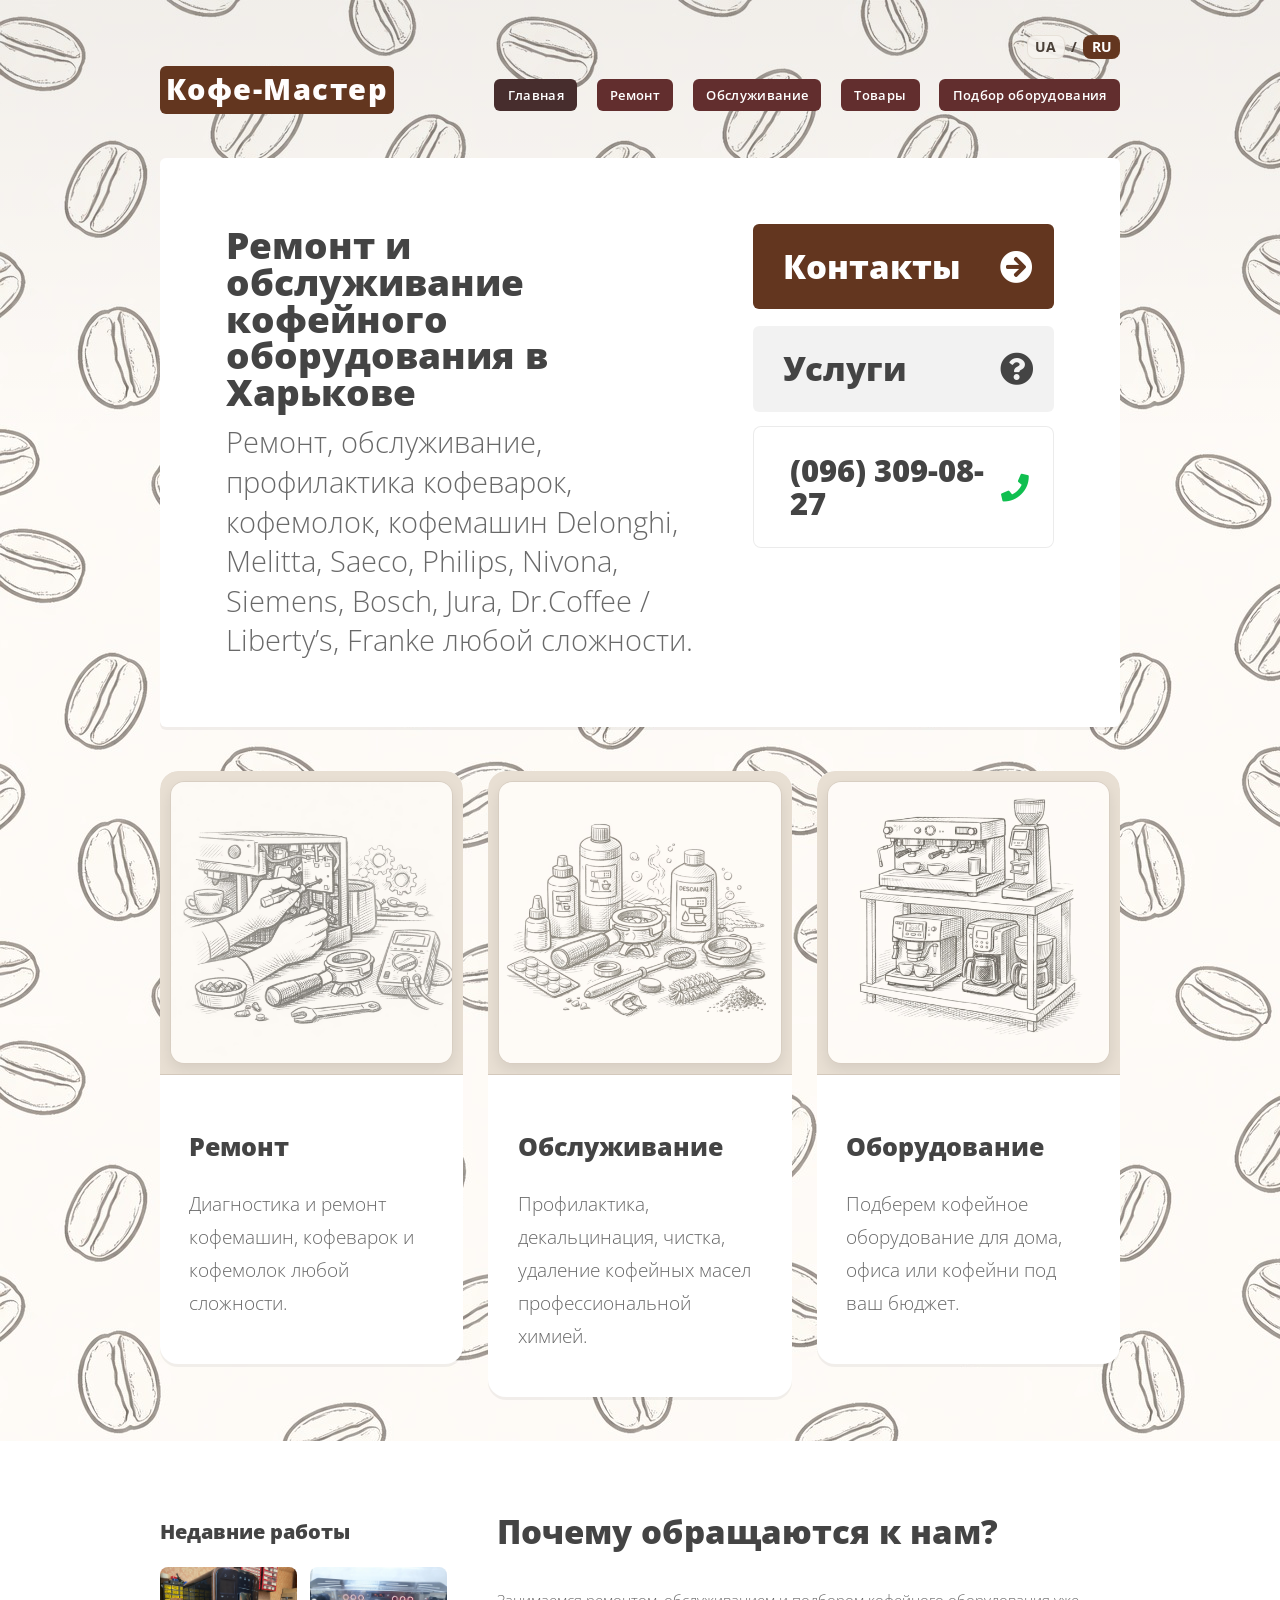
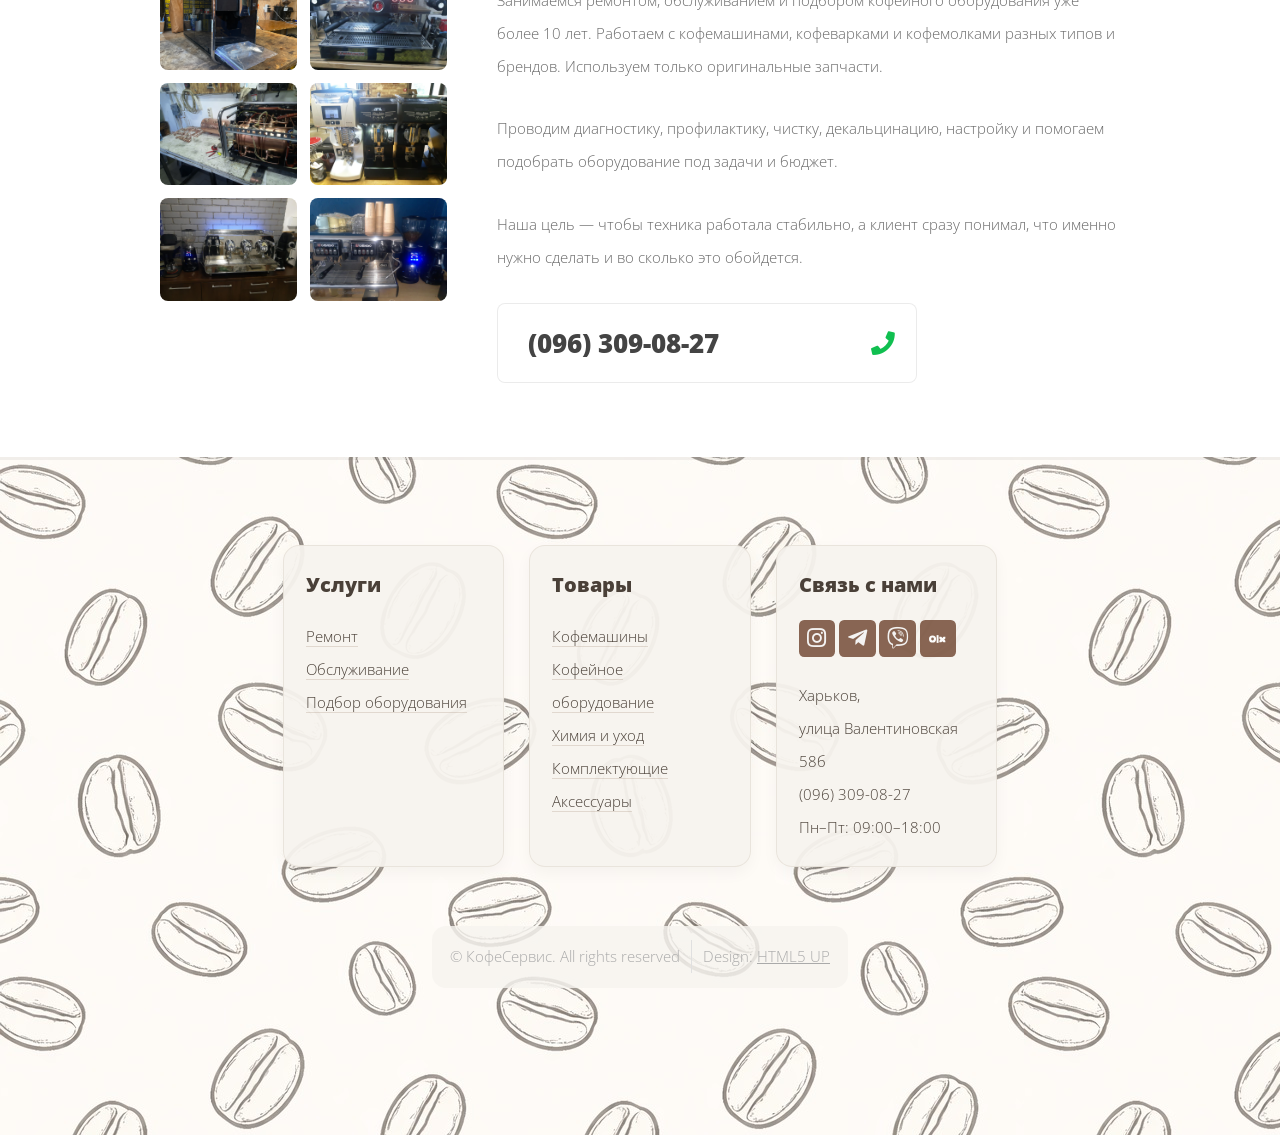
==== ru/index.html @ bbafd11c "Update index.html" ====
<!DOCTYPE HTML>
<!--
	Verti by HTML5 UP
	html5up.net | @ajlkn
	Free for personal and commercial use under the CCA 3.0 license (html5up.net/license)
-->
<html lang="ru">
	<head>
		<title>Ремонт кофейного оборудования в Харькове</title>
		<meta charset="utf-8" />
		<meta name="viewport" content="width=device-width, initial-scale=1, user-scalable=no" />
		<link rel="stylesheet" href="../assets/css/main.css" />
		<link rel="icon" type="../image/png" sizes="32x32" href="images/favicon32.png">
		<link rel="icon" type="../image/png" sizes="16x16" href="images/favicon16.png">
		<link rel="shortcut icon" href="../images/favicon.ico">
		<!-- Google tag (gtag.js) -->
		<script async src="https://www.googletagmanager.com/gtag/js?id=G-5P2D315HKL"></script>
		<script>
		window.dataLayer = window.dataLayer || [];
		function gtag(){dataLayer.push(arguments);}
		gtag('js', new Date());

		gtag('config', 'G-5P2D315HKL');
		</script>
		<!-- Google tag (gtag.js) -->
<script async src="https://www.googletagmanager.com/gtag/js?id=AW-18160558927"></script>
<script>
  window.dataLayer = window.dataLayer || [];
  function gtag(){dataLayer.push(arguments);}
  gtag('js', new Date());

  gtag('config', 'AW-18160558927');
</script>

	</head>
	<body class="is-preload homepage">
		<div class="product-lightbox" id="product-lightbox" aria-hidden="true">
	<button type="button" class="product-lightbox-close" aria-label="Закрыть галерею">&times;</button>

	<button type="button" class="product-lightbox-nav product-lightbox-prev" aria-label="Предыдущее фото">
		&#10094;
	</button>

	<div class="product-lightbox-stage">
		<img src="" alt="" class="product-lightbox-image">
		<div class="product-lightbox-counter"></div>
	</div>

	<button type="button" class="product-lightbox-nav product-lightbox-next" aria-label="Следующее фото">
		&#10095;
	</button>
	</div>
		<div id="page-wrapper">

			<!-- Header -->
				<div id="header-wrapper">
					<header id="header" class="container">

						<!-- Logo -->
							<div id="logo">
								<h1><a href="index.html">Кофе-Мастер</a></h1>
							</div>

						<!-- Nav -->
							<nav id="nav">
								<ul>
									<li class="current"><a href="index.html">Главная</a></li>
									<li><a href="repair.html">Ремонт</a></li>
									<li><a href="maintenance.html">Обслуживание</a></li>
									<li>
										<a href="products.html">Товары</a>
										<ul>
											<li><a href="products.html#coffee-machines">Кофемашины</a></li>
											<li><a href="products.html#coffee-equipment">Кофейное оборудование</a></li>
											<li><a href="products.html#care">Химия и уход</a></li>
											<li><a href="products.html#parts">Комплектующие</a></li>
											<li><a href="products.html#accessories">Аксессуары</a></li>

										</ul>
									</li>
									<li><a href="equipment-selection.html">Подбор оборудования</a></li>
								</ul>
							</nav>

							<div class="lang-switch">
								<a href="../index.html"lang="uk">UA</a>
								<span>/</span>
								<a href="index.html" class="current" lang="ru">RU</a>
							</div>


					</header>
				</div>

			<!-- Banner -->
				<div id="banner-wrapper">
					<div id="banner" class="box container">
						<div class="row">
							<div class="col-7 col-12-medium">
								<h2>Ремонт и обслуживание кофейного оборудования в Харькове</h2>
								<p>Ремонт, обслуживание, профилактика кофеварок, кофемолок, кофемашин Delonghi, Melitta, Saeco, Philips, Nivona, Siemens, Bosch, Jura, Dr.Coffee / Liberty’s, Franke любой сложности.</p>
							</div>
							<div class="col-5 col-12-medium">
								<ul>
									<li><a href="#contacts" class="button large icon solid fa-arrow-circle-right">Контакты</a></li>
									<li><a href="#services" class="button alt large icon solid fa-question-circle">Услуги</a></li>
									<li class="phone-item">
										<a href="tel:+380963090827" class="phone-box icon solid fa-phone">
												(096) 309-08-27
										</a>
									</li>
								</ul>
							</div>
						</div>
					</div>
				</div>

			<!-- Features -->
				<div id="features-wrapper">
					<div id="services"></div>
					<div class="container">
						<div class="row">
							<div class="col-4 col-12-medium">

								<!-- Box -->
									<section class="box feature">
										<a href="#" class="image featured"><img src="../images/pic01.jpg" alt="" /></a>
										<div class="inner">
											<header>
												<h2>Ремонт</h2>
											</header>
											<p>Диагностика и ремонт кофемашин, кофеварок и кофемолок любой сложности.</p>
										</div>
									</section>

							</div>
							<div class="col-4 col-12-medium">

								<!-- Box -->
									<section class="box feature">
										<a href="#" class="image featured"><img src="../images/pic02.jpg" alt="" /></a>
										<div class="inner">
											<header>
												<h2>Обслуживание</h2>
											</header>
											<p>Профилактика, декальцинация, чистка, удаление кофейных масел профессиональной химией.</p>
										</div>
									</section>

							</div>
							<div class="col-4 col-12-medium">

								<!-- Box -->
									<section class="box feature">
										<a href="#" class="image featured"><img src="../images/pic03.jpg" alt="" /></a>
										<div class="inner">
											<header>
												<h2>Оборудование</h2>
											</header>
											<p>Подберем кофейное оборудование для дома, офиса или кофейни под ваш бюджет.</p>
										</div>
									</section>

							</div>
						</div>
					</div>
				</div>

			<!-- Main -->
				<div id="main-wrapper">
					<div class="container">
						<div class="row gtr-200">
							<div class="col-4 col-12-medium">

							<!-- Sidebar -->
							<div id="sidebar">
								<section class="widget thumbnails">
									<h3>Недавние работы</h3>
									<div class="grid recent-works-gallery">
										<div class="row gtr-50">
											<div class="col-6">
												<a href="../images/pic04.jpg" class="image fit recent-work-thumb">
													<img src="../images/pic04.jpg" alt="Недавняя работа 1" />
												</a>
											</div>
											<div class="col-6">
												<a href="../images/pic05.jpg" class="image fit recent-work-thumb">
													<img src="../images/pic05.jpg" alt="Недавняя работа 2" />
												</a>
											</div>
											<div class="col-6">
												<a href="../images/pic06.jpg" class="image fit recent-work-thumb">
													<img src="../images/pic06.jpg" alt="Недавняя работа 3" />
												</a>
											</div>
											<div class="col-6">
												<a href="../images/pic07.jpg" class="image fit recent-work-thumb">
													<img src="../images/pic07.jpg" alt="Недавняя работа 4" />
												</a>
											</div>
											<div class="col-6">
												<a href="../images/pic08.jpg" class="image fit recent-work-thumb">
													<img src="../images/pic08.jpg" alt="Нещодавня робота 5" />
												</a>
											</div>
											<div class="col-6">
												<a href="../images/pic09.jpg" class="image fit recent-work-thumb">
													<img src="../images/pic09.jpg" alt="Нещодавня робота 6" />
												</a>
											</div>
										</div>
									</div>
								</section>
							</div>

						</div>
							<div class="col-8 col-12-medium imp-medium">

								<!-- Content -->
									<div id="content">
										<section class="last">
											<h2>Почему обращаются к нам?</h2>
											<p>Занимаемся ремонтом, обслуживанием и подбором кофейного оборудования уже более 10 лет. Работаем с кофемашинами, кофеварками и кофемолками разных типов и брендов. Используем только оригинальные запчасти.</p>
											<p>Проводим диагностику, профилактику, чистку, декальцинацию, настройку и помогаем подобрать оборудование под задачи и бюджет.</p>
											<p>Наша цель — чтобы техника работала стабильно, а клиент сразу понимал, что именно нужно сделать и во сколько это обойдется.</p>
											<div class="main-phone-contact">
												<a href="tel:+380963090827" class="phone-box icon solid fa-phone">
													(096) 309-08-27
												</a>
											</div>
											
										</section>
									</div>

							</div>
						</div>
					</div>
				</div>

			<!-- Footer -->
				<div id="footer-wrapper">
					<footer id="footer" class="container">
						<div class="row aln-center">
							<div class="col-3 col-6-medium col-12-small">

								<!-- Links -->
									<section class="widget links">
										<h3>Услуги</h3>
										<ul class="style2">
											<li><a href="repair.html">Ремонт</a></li>
											<li><a href="maintenance.html">Обслуживание</a></li>
											<li><a href="equipment-selection.html">Подбор оборудования</a></li>
										</ul>
									</section>

							</div>
							<div class="col-3 col-6-medium col-12-small">

								<!-- Links -->
									<section class="widget links">
										<h3>Товары</h3>
										<ul class="style2">
											<li><a href="products.html#coffee-machines">Кофемашины</a></li>
											<li><a href="products.html#coffee-equipment">Кофейное оборудование</a></li>
											<li><a href="products.html#care">Химия и уход</a></li>
											<li><a href="products.html#parts">Комплектующие</a></li>
											<li><a href="products.html#accessories">Аксессуары</a></li>
										</ul>
									</section>

							</div>
							<div class="col-3 col-6-medium col-12-small">

								<!-- Contact -->
									<section id="contacts" class="widget contact last">
										<h3>Связь с нами</h3>
										<ul>
											<li><a href="https://www.instagram.com/mr.belenkiy/" target="_blank" rel="noopener noreferrer" class="icon brands fa-instagram"><span class="label">Instagram</span></a></li>
											<li><a href="https://t.me/cesarelamar" target="_blank" rel="noopener noreferrer" class="icon brands fa-telegram-plane"><span class="label">Telegram</span></a></li>
											<li><a href="viber://chat?number=%2B380963090827" target="_blank" rel="noopener noreferrer" class="icon brands fa-viber"><span class="label">Viber</span></a></li>
											<li>
												<a href="https://www.olx.ua/uk/list/user/16Bz6R/" class="icon custom-icon olx-icon" target="_blank" rel="noopener noreferrer" aria-label="OLX">
													<img src="../images/olx-logo.svg" alt="OLX">
													<span class="label">OLX</span>
												</a>
											</li>
										</ul>
										<p>Харьков,<br />
										улица Валентиновская 58б<br />
										(096) 309-08-27<br />
										Пн–Пт: 09:00–18:00</p>
									</section>

							</div>
						</div>
						<div class="row">
							<div class="col-12">
								<div id="copyright">
									<ul class="menu">
										<li>&copy; КофеСервис. All rights reserved</li><li>Design: <a href="http://html5up.net">HTML5 UP</a></li>
									</ul>
								</div>
							</div>
						</div>
					</footer>
				</div>

			</div>

		<!-- Scripts -->

			<script src="../assets/js/jquery.min.js"></script>
			<script src="../assets/js/jquery.dropotron.min.js"></script>
			<script src="../assets/js/browser.min.js"></script>
			<script src="../assets/js/breakpoints.min.js"></script>
			<script src="../assets/js/util.js"></script>
			<script src="../assets/js/main.js"></script>
			<script src="../assets/js/index.js"></script>

	</body>
</html>
---- assets/css/main.css ----
@import url("fontawesome-all.min.css");
@import url("https://fonts.googleapis.com/css?family=Oleo+Script:400|Open+Sans:300,300italic,600,600italic,800");

/*
	Verti by HTML5 UP
	html5up.net | @ajlkn
	Free for personal and commercial use under the CCA 3.0 license (html5up.net/license)
*/

html, body, div, span, applet, object,
iframe, h1, h2, h3, h4, h5, h6, p, blockquote,
pre, a, abbr, acronym, address, big, cite,
code, del, dfn, em, img, ins, kbd, q, s, samp,
small, strike, strong, sub, sup, tt, var, b,
u, i, center, dl, dt, dd, ol, ul, li, fieldset,
form, label, legend, table, caption, tbody,
tfoot, thead, tr, th, td, article, aside,
canvas, details, embed, figure, figcaption,
footer, header, hgroup, menu, nav, output, ruby,
section, summary, time, mark, audio, video {
	scroll-behavior: smooth;
	margin: 0;
	padding: 0;
	border: 0;
	font-size: 100%;
	font: inherit;
	vertical-align: baseline;}

article, aside, details, figcaption, figure,
footer, header, hgroup, menu, nav, section {
	display: block;}

body {
	
	line-height: 1;
}

ol, ul {
	list-style: none;
}

blockquote, q {
	quotes: none;
}

	blockquote:before, blockquote:after, q:before, q:after {
		content: '';
		content: none;
	}

table {
	border-collapse: collapse;
	border-spacing: 0;
}

body {
	-webkit-text-size-adjust: none;
}

mark {
	background-color: transparent;
	color: inherit;
}

input::-moz-focus-inner {
	border: 0;
	padding: 0;
}

input, select, textarea {
	-moz-appearance: none;
	-webkit-appearance: none;
	-ms-appearance: none;
	appearance: none;
}

/* Basic */

	@-ms-viewport {
		width: device-width;
	}

	html {
		box-sizing: border-box;
	}

	*, *:before, *:after {
		box-sizing: inherit;
	}

	body {
		background-image: -moz-linear-gradient(top, rgba(0, 0, 0, 0.05), rgba(0, 0, 0, 0)), url("../../images/coffee-pattern.jpg");
		background-image: -webkit-linear-gradient(top, rgba(0, 0, 0, 0.05), rgba(0, 0, 0, 0)), url("../../images/coffee-pattern.jpg");
		background-image: -ms-linear-gradient(top, rgba(0, 0, 0, 0.05), rgba(0, 0, 0, 0)), url("../../images/coffee-pattern.jpg");
		background-image: linear-gradient(top, rgba(0, 0, 0, 0.05), rgba(0, 0, 0, 0)), url("../../images/coffee-pattern.jpg");
		background-color: #f7f7f7;
		background-position: top left, top left;
		background-repeat: repeat-x, repeat;
		background-size: 100% 30em, auto;
		font-family: 'Open Sans', sans-serif;
		font-size: 13pt;
		color: #696969;
		font-weight: 300;
		line-height: 2.25em;
	}

		body.is-preload *, body.is-preload *:before, body.is-preload *:after {
			-moz-animation: none !important;
			-webkit-animation: none !important;
			-ms-animation: none !important;
			animation: none !important;
			-moz-transition: none !important;
			-webkit-transition: none !important;
			-ms-transition: none !important;
			transition: none !important;
		}

	input, select, textarea {
		font-family: 'Open Sans', sans-serif;
		font-size: 13pt;
		color: #696969;
		font-weight: 300;
		line-height: 2.25em;
	}

	a {
		color: #0090c5;
		text-decoration: underline;
	}

		a:hover {
			text-decoration: none;
		}

	h1, h2, h3, h4, h5, h6 {
		color: #444;
		font-weight: 800;
	}

		h1 a, h2 a, h3 a, h4 a, h5 a, h6 a {
			color: inherit;
			text-decoration: none;
			outline: 0;
		}

	h2 {
		font-size: 2.25em;
		margin: 0 0 1.1em 0;
		line-height: 1em;
	}

	h3 {
		font-size: 1.35em;
		margin: 0 0 1em 0;
	}

	b, strong {
		font-weight: 600;
		color: #444;
	}

	i, em {
		font-style: italic;
	}

	br.clear {
		clear: both;
	}

	sub {
		position: relative;
		top: 0.5em;
		font-size: 0.8em;
	}

	sup {
		position: relative;
		top: -0.5em;
		font-size: 0.8em;
	}

	hr {
		border: 0;
		border-top: solid 1px #eee;
	}

	blockquote {
		border-left: solid 0.5em #eee;
		padding: 1em 0 1em 2em;
		font-style: italic;
	}

	p, ul, ol, dl, table {
		margin-bottom: 2em;
	}

/* Container */

	.container {
		margin: 0 auto;
		max-width: 100%;
		width: 1400px;
	}

		@media screen and (max-width: 1680px) {

			.container {
				width: 1200px;
			}

		}

		@media screen and (max-width: 1280px) {

			.container {
				width: 960px;
			}

		}

		@media screen and (max-width: 980px) {

			.container {
				width: 90%;
			}

		}

		@media screen and (max-width: 736px) {

			.container {
				width: 100%;
			}

		}

/* Row */

	.row {
		display: flex;
		flex-wrap: wrap;
		box-sizing: border-box;
		align-items: stretch;
	}

		.row > * {
			box-sizing: border-box;
		}

		.row.gtr-uniform > * > :last-child {
			margin-bottom: 0;
		}

		.row.aln-left {
			justify-content: flex-start;
		}

		.row.aln-center {
			justify-content: center;
		}

		.row.aln-right {
			justify-content: flex-end;
		}

		.row.aln-top {
			align-items: flex-start;
		}

		.row.aln-middle {
			align-items: center;
		}

		.row.aln-bottom {
			align-items: flex-end;
		}

		.row > .imp {
			order: -1;
		}

		.row > .col-1 {
			width: 8.33333%;
		}

		.row > .off-1 {
			margin-left: 8.33333%;
		}

		.row > .col-2 {
			width: 16.66667%;
		}

		.row > .off-2 {
			margin-left: 16.66667%;
		}

		.row > .col-3 {
			width: 25%;
		}

		.row > .off-3 {
			margin-left: 25%;
		}

		.row > .col-4 {
			width: 33.33333%;
		}

		.row > .off-4 {
			margin-left: 33.33333%;
		}

		.row > .col-5 {
			width: 41.66667%;
		}

		.row > .off-5 {
			margin-left: 41.66667%;
		}

		.row > .col-6 {
			width: 50%;
		}

		.row > .off-6 {
			margin-left: 50%;
		}

		.row > .col-7 {
			width: 58.33333%;
		}

		.row > .off-7 {
			margin-left: 58.33333%;
		}

		.row > .col-8 {
			width: 66.66667%;
		}

		.row > .off-8 {
			margin-left: 66.66667%;
		}

		.row > .col-9 {
			width: 75%;
		}

		.row > .off-9 {
			margin-left: 75%;
		}

		.row > .col-10 {
			width: 83.33333%;
		}

		.row > .off-10 {
			margin-left: 83.33333%;
		}

		.row > .col-11 {
			width: 91.66667%;
		}

		.row > .off-11 {
			margin-left: 91.66667%;
		}

		.row > .col-12 {
			width: 100%;
		}

		.row > .off-12 {
			margin-left: 100%;
		}

		.row.gtr-0 {
			margin-top: 0px;
			margin-left: 0px;
		}

			.row.gtr-0 > * {
				padding: 0px 0 0 0px;
			}

			.row.gtr-0.gtr-uniform {
				margin-top: 0px;
			}

				.row.gtr-0.gtr-uniform > * {
					padding-top: 0px;
				}

		.row.gtr-25 {
			margin-top: -10px;
			margin-left: -10px;
		}

			.row.gtr-25 > * {
				padding: 10px 0 0 10px;
			}

			.row.gtr-25.gtr-uniform {
				margin-top: -10px;
			}

				.row.gtr-25.gtr-uniform > * {
					padding-top: 10px;
				}

		.row.gtr-50 {
			margin-top: -20px;
			margin-left: -20px;
		}

			.row.gtr-50 > * {
				padding: 20px 0 0 20px;
			}

			.row.gtr-50.gtr-uniform {
				margin-top: -20px;
			}

				.row.gtr-50.gtr-uniform > * {
					padding-top: 20px;
				}

		.row {
			margin-top: -40px;
			margin-left: -40px;
		}

			.row > * {
				padding: 40px 0 0 40px;
			}

			.row.gtr-uniform {
				margin-top: -40px;
			}

				.row.gtr-uniform > * {
					padding-top: 40px;
				}

		.row.gtr-150 {
			margin-top: -60px;
			margin-left: -60px;
		}

			.row.gtr-150 > * {
				padding: 60px 0 0 60px;
			}

			.row.gtr-150.gtr-uniform {
				margin-top: -60px;
			}

				.row.gtr-150.gtr-uniform > * {
					padding-top: 60px;
				}

		.row.gtr-200 {
			margin-top: -80px;
			margin-left: -80px;
		}

			.row.gtr-200 > * {
				padding: 80px 0 0 80px;
			}

			.row.gtr-200.gtr-uniform {
				margin-top: -80px;
			}

				.row.gtr-200.gtr-uniform > * {
					padding-top: 80px;
				}

		@media screen and (max-width: 1680px) {

			.row {
				display: flex;
				flex-wrap: wrap;
				box-sizing: border-box;
				align-items: stretch;
			}

				.row > * {
					box-sizing: border-box;
				}

				.row.gtr-uniform > * > :last-child {
					margin-bottom: 0;
				}

				.row.aln-left {
					justify-content: flex-start;
				}

				.row.aln-center {
					justify-content: center;
				}

				.row.aln-right {
					justify-content: flex-end;
				}

				.row.aln-top {
					align-items: flex-start;
				}

				.row.aln-middle {
					align-items: center;
				}

				.row.aln-bottom {
					align-items: flex-end;
				}

				.row > .imp-xlarge {
					order: -1;
				}

				.row > .col-1-xlarge {
					width: 8.33333%;
				}

				.row > .off-1-xlarge {
					margin-left: 8.33333%;
				}

				.row > .col-2-xlarge {
					width: 16.66667%;
				}

				.row > .off-2-xlarge {
					margin-left: 16.66667%;
				}

				.row > .col-3-xlarge {
					width: 25%;
				}

				.row > .off-3-xlarge {
					margin-left: 25%;
				}

				.row > .col-4-xlarge {
					width: 33.33333%;
				}

				.row > .off-4-xlarge {
					margin-left: 33.33333%;
				}

				.row > .col-5-xlarge {
					width: 41.66667%;
				}

				.row > .off-5-xlarge {
					margin-left: 41.66667%;
				}

				.row > .col-6-xlarge {
					width: 50%;
				}

				.row > .off-6-xlarge {
					margin-left: 50%;
				}

				.row > .col-7-xlarge {
					width: 58.33333%;
				}

				.row > .off-7-xlarge {
					margin-left: 58.33333%;
				}

				.row > .col-8-xlarge {
					width: 66.66667%;
				}

				.row > .off-8-xlarge {
					margin-left: 66.66667%;
				}

				.row > .col-9-xlarge {
					width: 75%;
				}

				.row > .off-9-xlarge {
					margin-left: 75%;
				}

				.row > .col-10-xlarge {
					width: 83.33333%;
				}

				.row > .off-10-xlarge {
					margin-left: 83.33333%;
				}

				.row > .col-11-xlarge {
					width: 91.66667%;
				}

				.row > .off-11-xlarge {
					margin-left: 91.66667%;
				}

				.row > .col-12-xlarge {
					width: 100%;
				}

				.row > .off-12-xlarge {
					margin-left: 100%;
				}

				.row.gtr-0 {
					margin-top: 0px;
					margin-left: 0px;
				}

					.row.gtr-0 > * {
						padding: 0px 0 0 0px;
					}

					.row.gtr-0.gtr-uniform {
						margin-top: 0px;
					}

						.row.gtr-0.gtr-uniform > * {
							padding-top: 0px;
						}

				.row.gtr-25 {
					margin-top: -10px;
					margin-left: -10px;
				}

					.row.gtr-25 > * {
						padding: 10px 0 0 10px;
					}

					.row.gtr-25.gtr-uniform {
						margin-top: -10px;
					}

						.row.gtr-25.gtr-uniform > * {
							padding-top: 10px;
						}

				.row.gtr-50 {
					margin-top: -20px;
					margin-left: -20px;
				}

					.row.gtr-50 > * {
						padding: 20px 0 0 20px;
					}

					.row.gtr-50.gtr-uniform {
						margin-top: -20px;
					}

						.row.gtr-50.gtr-uniform > * {
							padding-top: 20px;
						}

				.row {
					margin-top: -40px;
					margin-left: -40px;
				}

					.row > * {
						padding: 40px 0 0 40px;
					}

					.row.gtr-uniform {
						margin-top: -40px;
					}

						.row.gtr-uniform > * {
							padding-top: 40px;
						}

				.row.gtr-150 {
					margin-top: -60px;
					margin-left: -60px;
				}

					.row.gtr-150 > * {
						padding: 60px 0 0 60px;
					}

					.row.gtr-150.gtr-uniform {
						margin-top: -60px;
					}

						.row.gtr-150.gtr-uniform > * {
							padding-top: 60px;
						}

				.row.gtr-200 {
					margin-top: -80px;
					margin-left: -80px;
				}

					.row.gtr-200 > * {
						padding: 80px 0 0 80px;
					}

					.row.gtr-200.gtr-uniform {
						margin-top: -80px;
					}

						.row.gtr-200.gtr-uniform > * {
							padding-top: 80px;
						}

		}

		@media screen and (max-width: 1280px) {

			.row {
				display: flex;
				flex-wrap: wrap;
				box-sizing: border-box;
				align-items: stretch;
			}

				.row > * {
					box-sizing: border-box;
				}

				.row.gtr-uniform > * > :last-child {
					margin-bottom: 0;
				}

				.row.aln-left {
					justify-content: flex-start;
				}

				.row.aln-center {
					justify-content: center;
				}

				.row.aln-right {
					justify-content: flex-end;
				}

				.row.aln-top {
					align-items: flex-start;
				}

				.row.aln-middle {
					align-items: center;
				}

				.row.aln-bottom {
					align-items: flex-end;
				}

				.row > .imp-large {
					order: -1;
				}

				.row > .col-1-large {
					width: 8.33333%;
				}

				.row > .off-1-large {
					margin-left: 8.33333%;
				}

				.row > .col-2-large {
					width: 16.66667%;
				}

				.row > .off-2-large {
					margin-left: 16.66667%;
				}

				.row > .col-3-large {
					width: 25%;
				}

				.row > .off-3-large {
					margin-left: 25%;
				}

				.row > .col-4-large {
					width: 33.33333%;
				}

				.row > .off-4-large {
					margin-left: 33.33333%;
				}

				.row > .col-5-large {
					width: 41.66667%;
				}

				.row > .off-5-large {
					margin-left: 41.66667%;
				}

				.row > .col-6-large {
					width: 50%;
				}

				.row > .off-6-large {
					margin-left: 50%;
				}

				.row > .col-7-large {
					width: 58.33333%;
				}

				.row > .off-7-large {
					margin-left: 58.33333%;
				}

				.row > .col-8-large {
					width: 66.66667%;
				}

				.row > .off-8-large {
					margin-left: 66.66667%;
				}

				.row > .col-9-large {
					width: 75%;
				}

				.row > .off-9-large {
					margin-left: 75%;
				}

				.row > .col-10-large {
					width: 83.33333%;
				}

				.row > .off-10-large {
					margin-left: 83.33333%;
				}

				.row > .col-11-large {
					width: 91.66667%;
				}

				.row > .off-11-large {
					margin-left: 91.66667%;
				}

				.row > .col-12-large {
					width: 100%;
				}

				.row > .off-12-large {
					margin-left: 100%;
				}

				.row.gtr-0 {
					margin-top: 0px;
					margin-left: 0px;
				}

					.row.gtr-0 > * {
						padding: 0px 0 0 0px;
					}

					.row.gtr-0.gtr-uniform {
						margin-top: 0px;
					}

						.row.gtr-0.gtr-uniform > * {
							padding-top: 0px;
						}

				.row.gtr-25 {
					margin-top: -6.25px;
					margin-left: -6.25px;
				}

					.row.gtr-25 > * {
						padding: 6.25px 0 0 6.25px;
					}

					.row.gtr-25.gtr-uniform {
						margin-top: -6.25px;
					}

						.row.gtr-25.gtr-uniform > * {
							padding-top: 6.25px;
						}

				.row.gtr-50 {
					margin-top: -12.5px;
					margin-left: -12.5px;
				}

					.row.gtr-50 > * {
						padding: 12.5px 0 0 12.5px;
					}

					.row.gtr-50.gtr-uniform {
						margin-top: -12.5px;
					}

						.row.gtr-50.gtr-uniform > * {
							padding-top: 12.5px;
						}

				.row {
					margin-top: -25px;
					margin-left: -25px;
				}

					.row > * {
						padding: 25px 0 0 25px;
					}

					.row.gtr-uniform {
						margin-top: -25px;
					}

						.row.gtr-uniform > * {
							padding-top: 25px;
						}

				.row.gtr-150 {
					margin-top: -37.5px;
					margin-left: -37.5px;
				}

					.row.gtr-150 > * {
						padding: 37.5px 0 0 37.5px;
					}

					.row.gtr-150.gtr-uniform {
						margin-top: -37.5px;
					}

						.row.gtr-150.gtr-uniform > * {
							padding-top: 37.5px;
						}

				.row.gtr-200 {
					margin-top: -50px;
					margin-left: -50px;
				}

					.row.gtr-200 > * {
						padding: 50px 0 0 50px;
					}

					.row.gtr-200.gtr-uniform {
						margin-top: -50px;
					}

						.row.gtr-200.gtr-uniform > * {
							padding-top: 50px;
						}

		}

		@media screen and (max-width: 980px) {

			.row {
				display: flex;
				flex-wrap: wrap;
				box-sizing: border-box;
				align-items: stretch;
			}

				.row > * {
					box-sizing: border-box;
				}

				.row.gtr-uniform > * > :last-child {
					margin-bottom: 0;
				}

				.row.aln-left {
					justify-content: flex-start;
				}

				.row.aln-center {
					justify-content: center;
				}

				.row.aln-right {
					justify-content: flex-end;
				}

				.row.aln-top {
					align-items: flex-start;
				}

				.row.aln-middle {
					align-items: center;
				}

				.row.aln-bottom {
					align-items: flex-end;
				}

				.row > .imp-medium {
					order: -1;
				}

				.row > .col-1-medium {
					width: 8.33333%;
				}

				.row > .off-1-medium {
					margin-left: 8.33333%;
				}

				.row > .col-2-medium {
					width: 16.66667%;
				}

				.row > .off-2-medium {
					margin-left: 16.66667%;
				}

				.row > .col-3-medium {
					width: 25%;
				}

				.row > .off-3-medium {
					margin-left: 25%;
				}

				.row > .col-4-medium {
					width: 33.33333%;
				}

				.row > .off-4-medium {
					margin-left: 33.33333%;
				}

				.row > .col-5-medium {
					width: 41.66667%;
				}

				.row > .off-5-medium {
					margin-left: 41.66667%;
				}

				.row > .col-6-medium {
					width: 50%;
				}

				.row > .off-6-medium {
					margin-left: 50%;
				}

				.row > .col-7-medium {
					width: 58.33333%;
				}

				.row > .off-7-medium {
					margin-left: 58.33333%;
				}

				.row > .col-8-medium {
					width: 66.66667%;
				}

				.row > .off-8-medium {
					margin-left: 66.66667%;
				}

				.row > .col-9-medium {
					width: 75%;
				}

				.row > .off-9-medium {
					margin-left: 75%;
				}

				.row > .col-10-medium {
					width: 83.33333%;
				}

				.row > .off-10-medium {
					margin-left: 83.33333%;
				}

				.row > .col-11-medium {
					width: 91.66667%;
				}

				.row > .off-11-medium {
					margin-left: 91.66667%;
				}

				.row > .col-12-medium {
					width: 100%;
				}

				.row > .off-12-medium {
					margin-left: 100%;
				}

				.row.gtr-0 {
					margin-top: 0px;
					margin-left: 0px;
				}

					.row.gtr-0 > * {
						padding: 0px 0 0 0px;
					}

					.row.gtr-0.gtr-uniform {
						margin-top: 0px;
					}

						.row.gtr-0.gtr-uniform > * {
							padding-top: 0px;
						}

				.row.gtr-25 {
					margin-top: -6.25px;
					margin-left: -6.25px;
				}

					.row.gtr-25 > * {
						padding: 6.25px 0 0 6.25px;
					}

					.row.gtr-25.gtr-uniform {
						margin-top: -6.25px;
					}

						.row.gtr-25.gtr-uniform > * {
							padding-top: 6.25px;
						}

				.row.gtr-50 {
					margin-top: -12.5px;
					margin-left: -12.5px;
				}

					.row.gtr-50 > * {
						padding: 12.5px 0 0 12.5px;
					}

					.row.gtr-50.gtr-uniform {
						margin-top: -12.5px;
					}

						.row.gtr-50.gtr-uniform > * {
							padding-top: 12.5px;
						}

				.row {
					margin-top: -25px;
					margin-left: -25px;
				}

					.row > * {
						padding: 25px 0 0 25px;
					}

					.row.gtr-uniform {
						margin-top: -25px;
					}

						.row.gtr-uniform > * {
							padding-top: 25px;
						}

				.row.gtr-150 {
					margin-top: -37.5px;
					margin-left: -37.5px;
				}

					.row.gtr-150 > * {
						padding: 37.5px 0 0 37.5px;
					}

					.row.gtr-150.gtr-uniform {
						margin-top: -37.5px;
					}

						.row.gtr-150.gtr-uniform > * {
							padding-top: 37.5px;
						}

				.row.gtr-200 {
					margin-top: -50px;
					margin-left: -50px;
				}

					.row.gtr-200 > * {
						padding: 50px 0 0 50px;
					}

					.row.gtr-200.gtr-uniform {
						margin-top: -50px;
					}

						.row.gtr-200.gtr-uniform > * {
							padding-top: 50px;
						}

		}

		@media screen and (max-width: 736px) {

			.row {
				display: flex;
				flex-wrap: wrap;
				box-sizing: border-box;
				align-items: stretch;
			}

				.row > * {
					box-sizing: border-box;
				}

				.row.gtr-uniform > * > :last-child {
					margin-bottom: 0;
				}

				.row.aln-left {
					justify-content: flex-start;
				}

				.row.aln-center {
					justify-content: center;
				}

				.row.aln-right {
					justify-content: flex-end;
				}

				.row.aln-top {
					align-items: flex-start;
				}

				.row.aln-middle {
					align-items: center;
				}

				.row.aln-bottom {
					align-items: flex-end;
				}

				.row > .imp-small {
					order: -1;
				}

				.row > .col-1-small {
					width: 8.33333%;
				}

				.row > .off-1-small {
					margin-left: 8.33333%;
				}

				.row > .col-2-small {
					width: 16.66667%;
				}

				.row > .off-2-small {
					margin-left: 16.66667%;
				}

				.row > .col-3-small {
					width: 25%;
				}

				.row > .off-3-small {
					margin-left: 25%;
				}

				.row > .col-4-small {
					width: 33.33333%;
				}

				.row > .off-4-small {
					margin-left: 33.33333%;
				}

				.row > .col-5-small {
					width: 41.66667%;
				}

				.row > .off-5-small {
					margin-left: 41.66667%;
				}

				.row > .col-6-small {
					width: 50%;
				}

				.row > .off-6-small {
					margin-left: 50%;
				}

				.row > .col-7-small {
					width: 58.33333%;
				}

				.row > .off-7-small {
					margin-left: 58.33333%;
				}

				.row > .col-8-small {
					width: 66.66667%;
				}

				.row > .off-8-small {
					margin-left: 66.66667%;
				}

				.row > .col-9-small {
					width: 75%;
				}

				.row > .off-9-small {
					margin-left: 75%;
				}

				.row > .col-10-small {
					width: 83.33333%;
				}

				.row > .off-10-small {
					margin-left: 83.33333%;
				}

				.row > .col-11-small {
					width: 91.66667%;
				}

				.row > .off-11-small {
					margin-left: 91.66667%;
				}

				.row > .col-12-small {
					width: 100%;
				}

				.row > .off-12-small {
					margin-left: 100%;
				}

				.row.gtr-0 {
					margin-top: 0px;
					margin-left: 0px;
				}

					.row.gtr-0 > * {
						padding: 0px 0 0 0px;
					}

					.row.gtr-0.gtr-uniform {
						margin-top: 0px;
					}

						.row.gtr-0.gtr-uniform > * {
							padding-top: 0px;
						}

				.row.gtr-25 {
					margin-top: -5px;
					margin-left: -5px;
				}

					.row.gtr-25 > * {
						padding: 5px 0 0 5px;
					}

					.row.gtr-25.gtr-uniform {
						margin-top: -5px;
					}

						.row.gtr-25.gtr-uniform > * {
							padding-top: 5px;
						}

				.row.gtr-50 {
					margin-top: -10px;
					margin-left: -10px;
				}

					.row.gtr-50 > * {
						padding: 10px 0 0 10px;
					}

					.row.gtr-50.gtr-uniform {
						margin-top: -10px;
					}

						.row.gtr-50.gtr-uniform > * {
							padding-top: 10px;
						}

				.row {
					margin-top: -20px;
					margin-left: -20px;
				}

					.row > * {
						padding: 20px 0 0 20px;
					}

					.row.gtr-uniform {
						margin-top: -20px;
					}

						.row.gtr-uniform > * {
							padding-top: 20px;
						}

				.row.gtr-150 {
					margin-top: -30px;
					margin-left: -30px;
				}

					.row.gtr-150 > * {
						padding: 30px 0 0 30px;
					}

					.row.gtr-150.gtr-uniform {
						margin-top: -30px;
					}

						.row.gtr-150.gtr-uniform > * {
							padding-top: 30px;
						}

				.row.gtr-200 {
					margin-top: -40px;
					margin-left: -40px;
				}

					.row.gtr-200 > * {
						padding: 40px 0 0 40px;
					}

					.row.gtr-200.gtr-uniform {
						margin-top: -40px;
					}

						.row.gtr-200.gtr-uniform > * {
							padding-top: 40px;
						}

		}

/* Section/Article */

	section, article {
		margin-bottom: 5em;
	}

	section > :last-child,
	article > :last-child,
	section:last-child,
	article:last-child {
		margin-bottom: 0;
	}

	header {
		margin: 0 0 2em 0;
	}

		header h2, header h3 {
			margin: 0 0 0.25em 0;
		}

		header p {
			margin: 0;
		}

	footer {
		margin: 2.5em 0 0 0;
	}

/* Forms */

	form label {
		display: block;
		font-weight: 800;
		margin: 0 0 1em 0;
		font-size: 0.8em;
		color: #444;
	}

	form input[type="text"],
	form input[type="email"],
	form input[type="password"],
	form select,
	form textarea {
		-webkit-appearance: none;
		display: block;
		width: 100%;
		border-radius: 8px;
		border: solid 1px #eee;
	}

		form input[type="text"]:focus,
		form input[type="email"]:focus,
		form input[type="password"]:focus,
		form select:focus,
		form textarea:focus {
			border-color: #0090c5;
		}

	form input[type="text"],
	form input[type="email"],
	form input[type="password"] {
		line-height: 3em;
		padding: 0 1em;
	}

	form select {
		line-height: 3em;
		padding: 0 1em;
	}

	form textarea {
		min-height: 9em;
		padding: 1em;
	}

	form ::-webkit-input-placeholder {
		color: #555 !important;
	}

	form :-moz-placeholder {
		color: #555 !important;
	}

	form ::-moz-placeholder {
		color: #555 !important;
	}

	form :-ms-input-placeholder {
		color: #555 !important;
	}

	form ::-moz-focus-inner {
		border: 0;
	}

/* Tables */

	table {
		width: 100%;
	}

		table tr {
			border-top: solid 1px #eee;
		}

			table tr:first-child {
				border-top: 0;
			}

		table td {
			padding: 0.5em 1em 0.5em 1em;
		}

		table th {
			text-align: left;
			padding: 0.5em 1em 0.5em 1em;
			font-weight: 800;
			margin: 0 0 1em 0;
		}

		table thead {
			background: #404248;
			color: #fff;
		}

/* Image */

	.image {
		display: inline-block;
		outline: 0;
	}

		.image img {
			display: block;
			width: 100%;
			border-radius: 8px;
		}

		.image.fit {
			display: block;
			width: 100%;
		}

		.image.featured {
			display: block;
			width: 100%;
			margin: 0 0 2.5em 0;
		}

		.image.left {
			float: left;
			margin: 0 2em 2em 0;
		}

		.image.centered {
			display: block;
			margin: 0 0 2.5em 0;
		}

			.image.centered img {
				margin: 0 auto;
				width: auto;
			}

/* Button */

	input[type="button"],
	input[type="submit"],
	input[type="reset"],
	button,
	.button {
		-moz-transition: background-color .25s ease-in-out;
		-webkit-transition: background-color .25s ease-in-out;
		-ms-transition: background-color .25s ease-in-out;
		transition: background-color .25s ease-in-out;
		-webkit-appearance: none;
		position: relative;
		display: inline-block;
		background: #63361f;
		color: #fff;
		text-decoration: none;
		border-radius: 6px;
		font-weight: 800;
		outline: 0;
		border: 0;
		cursor: pointer;
		font-size: 1.35em;
		padding: 0.6em 1.5em;
	}

		input[type="button"].icon:before,
		input[type="submit"].icon:before,
		input[type="reset"].icon:before,
		button.icon:before,
		.button.icon:before {
			position: relative;
			margin-right: 0.5em;
			top: 0.05em;
		}

		input[type="button"]:hover,
		input[type="submit"]:hover,
		input[type="reset"]:hover,
		button:hover,
		.button:hover {
			background: #743f25;
		}

		input[type="button"]:active,
		input[type="submit"]:active,
		input[type="reset"]:active,
		button:active,
		.button:active {
			background: #7f4527;
		}

		input[type="button"].alt,
		input[type="submit"].alt,
		input[type="reset"].alt,
		button.alt,
		.button.alt {
			background: #f1f1f1;
			background: rgba(0, 0, 0, 0.05);
			color: #444;
		}

			input[type="button"].alt:hover,
			input[type="submit"].alt:hover,
			input[type="reset"].alt:hover,
			button.alt:hover,
			.button.alt:hover {
				background: #e8e8e8;
				background: rgba(233, 233, 233, 1);
			}

			input[type="button"].alt:active,
			input[type="submit"].alt:active,
			input[type="reset"].alt:active,
			button.alt:active,
			.button.alt:active {
				background: #e4e4e4;
				background: rgba(0, 0, 0, 0.15);
			}

		input[type="button"].large,
		input[type="submit"].large,
		input[type="reset"].large,
		button.large,
		.button.large {
			font-size: 2.25em;
			padding: 0.8em 0.9em;
		}

/* List */

	ul {
		list-style: disc;
		padding-left: 1em;
	}

		ul li {
			padding-left: 0.5em;
		}

		ul.style2 {
			list-style: none;
			padding-left: 0;
		}

			ul.style2 li {
				padding-left: 0;
			}

	ol {
		list-style: decimal;
		padding-left: 1.25em;
	}

		ol li {
			padding-left: 0.25em;
		}

/* Actions */

	ul.actions {
		list-style: none;
		padding-left: 0;
	}

		ul.actions li {
			display: inline-block;
			padding: 0 0 0 0.25em;
			margin: 0 0 0 0.25em;
		}

			ul.actions li:first-child {
				margin-left: 0;
				padding-left: 0;
			}

/* Menu */

	ul.menu {
		list-style: none;
		padding-left: 0;
	}

		ul.menu li {
			border-left: solid 1px #e0e0e0;
			display: inline-block;
			padding: 0 0 0 0.75em;
			margin: 0 0 0 0.75em;
		}

			ul.menu li:first-child {
				border-left: 0;
				margin-left: 0;
				padding-left: 0;
			}

/* Box */

	.box {
		background: #fff;
		border-radius: 6px;
		box-shadow: 0px 3px 0px 0px rgba(0, 0, 0, 0.05);
		padding: 2em;
	}

		.box.feature {
			padding: 0;
		}

			.box.feature .inner {
				padding: 4em 2em 3em 2em;
			}

			.box.feature h2 {
				font-size: 1.7em;
			}

			.box.feature p {
				margin: 0;
				font-size: 1.3em;
			}

			.box.feature .image {
				position: relative;
				margin: 0;
			}

				.box.feature .image img {
					border-bottom-left-radius: 0;
					border-bottom-right-radius: 0;
				}

/* Icons */

	.icon {
		text-decoration: none;
		position: relative;
		text-decoration: none;
	}

		.icon:before {
			-moz-osx-font-smoothing: grayscale;
			-webkit-font-smoothing: antialiased;
			display: inline-block;
			font-style: normal;
			font-variant: normal;
			text-rendering: auto;
			line-height: 1;
			text-transform: none !important;
			font-family: 'Font Awesome 5 Free';
			font-weight: 400;
		}

		.icon:before {
			line-height: inherit;
		}

		.icon.solid:before {
			font-weight: 900;
		}

		.icon.brands:before {
			font-family: 'Font Awesome 5 Brands';
		}

		.icon > .label {
			display: none;
		}

/* Widgets */

	.widget.thumbnails .grid {
		margin: 0 0 3em 0;
	}

	.widget.thumbnails .image {
		margin: 0;
	}

	.widget.contact ul {
		list-style: none;
		padding-left: 0;
		overflow: hidden;
		position: relative;
		left: -4px;
		top: 4px;
		margin-bottom: 1.5em;
	}

		.widget.contact ul li {
			display: inline-block;
			margin-right: 0.25em;
			padding-left: 0;
		}

			.widget.contact ul li a {
				-moz-transition: background-color .25s ease-in-out;
				-webkit-transition: background-color .25s ease-in-out;
				-ms-transition: background-color .25s ease-in-out;
				transition: background-color .25s ease-in-out;
				display: inline-block;
				width: 2.5em;
				height: 2.5em;
				text-align: center;
				line-height: 2.5em;
				border-radius: 0.35em;
				outline: 0;
				opacity: 0.75;
				text-decoration: none;
				background: #222222;
			}

				.widget.contact ul li a:before {
					color: #f3f3f3;
					font-size: 1.5em;
					line-height: inherit;
				}

				.widget.contact ul li a:hover {
					background: #444444;
				}

				.widget.contact ul li a:active {
					background: #666666;
				}

/* Wrappers */

	#header-wrapper {
		padding: 4.5em 0 3em 0;
	}

	#features-wrapper {
		padding: 3em 0 3em 0;
	}

	#main-wrapper {
		background: #fff;
		box-shadow: 0px 3px 0px 0px rgba(0, 0, 0, 0.05);
		padding: 5em 0 5em 0;
	}

	#footer-wrapper {
		padding: 6em 0 8em 0;
	}

/* Header */

	#header {
		position: relative;
	}

/* Logo */

	#logo {
		display: inline-block;
	}

		#logo h1 {
			background: #63361f;
			color: #fffdfd;
			border-radius: 6px;
			font-family: 'Open Sans', sans-serif;
			font-weight: 800;
			padding: 0.25em 0.2em 0.25em 0.2em;
			font-size: 2em;
			letter-spacing: 0.05em;
			display: inline-block;
			vertical-align: middle;
		}

		#logo span {
			font-weight: 800;
			line-height: 4.5em;
			letter-spacing: 0.025em;
			font-size: 0.9em;
			vertical-align: middle;
			margin: 0 0 0 1.25em;
		}

/* Nav */

	#nav {
		position: absolute;
		right: 0;
		top: 0;
		font-size: 0.9em;
	}

		#nav ul {
			list-style: none;
			padding-left: 0;
		}

			#nav ul li {
				float: left;
				line-height: 4.5em;
				padding-left: 1.5em;
			}

				#nav ul li a, #nav ul li span {
					-moz-transition: background-color .25s ease-in-out;
					-webkit-transition: background-color .25s ease-in-out;
					-ms-transition: background-color .25s ease-in-out;
					transition: background-color .25s ease-in-out;
					font-weight: 600;
					letter-spacing: 0.025em;
					color: #FFF;
					text-decoration: none;
					border-radius: 6px;
					padding: 0.5em 1em 0.5em 1em;
					background: rgb(98, 46, 46);
				}

				#nav ul li > ul {
					display: none;
				}

				#nav ul li:hover a, #nav ul li:hover span {
					background: rgb(123, 71, 71);
				}

				#nav ul li.active a, #nav ul li.active span {
					background: rgb(123, 71, 71);
				}

				#nav ul li.current a {
					background: #472d2d;
					color: #fff;
				}

	.dropotron {
		background: #fff;
		letter-spacing: 0.025em;
		color: #696969;
		text-decoration: none;
		border-radius: 6px;
		padding: 0.75em 0;
		min-width: 15em;
		box-shadow: inset 0 0 0 1px rgba(0, 0, 0, 0.1), 0 0.25em 0.25em 0.1em rgba(0, 0, 0, 0.025);
		margin-top: calc(-0.75em + 1px);
		margin-left: -1px;
		list-style: none;
		padding-left: 0;
	}

		.dropotron li {
			border-top: solid 1px #eee;
			line-height: 3em;
			padding-left: 0;
		}

			.dropotron li:first-child {
				border-top: 0;
			}

			.dropotron li > a, .dropotron li > span {
				-moz-transition: color .25s ease-in-out, background-color .25s ease-in-out;
				-webkit-transition: color .25s ease-in-out, background-color .25s ease-in-out;
				-ms-transition: color .25s ease-in-out, background-color .25s ease-in-out;
				transition: color .25s ease-in-out, background-color .25s ease-in-out;
				text-decoration: none;
				color: inherit;
				display: block;
				padding: 0 1.5em;
			}

				.dropotron li > a:hover, .dropotron li > span:hover {
					background: #eee;
				}

			.dropotron li.active > a, .dropotron li.active > span {
				background: #eee;
			}

		.dropotron.level-0 {
			font-size: 0.8em;
			margin-left: 1.5em;
			margin-top: 0;
		}

			.dropotron.level-0:before {
				content: '';
				position: absolute;
				top: -0.5em;
				left: 1em;
				border-bottom: solid 0.75em #ffffff;
				border-left: solid 0.75em transparent;
				border-right: solid 0.75em transparent;
				z-index: 1;
			}

/* Banner */

	#banner {
		position: relative;
		padding: 4.5em;
	}

		#banner h2 {
			font-size: 2.5em;
			margin: 0.1em 0 0.35em 0;
		}

		#banner p {
			font-size: 2em;
			line-height: 1.35em;
			margin: 0;
		}

		#banner .button {
			width: 100%;
			margin-bottom: 0.5em;
		}

			#banner .button.icon:before {
				position: absolute;
				right: 0.15em;
				top: 50%;
				margin-top: -0.5em;
			}

			#banner .button.alt {
				margin-bottom: 0;
			}

		#banner ul {
			list-style: none;
			padding-left: 0;
			margin: 0 0 0 2em;
		}

			#banner ul li {
				padding-left: 0;
			}

/* Footer */

	#footer {
		margin-top: 0;
	}

		#footer a {
			color: inherit;
		}

	#copyright {
		color: #aaa;
		padding: 4em 0 0 0;
		text-align: center;
	}

		#copyright a {
			color: inherit;
		}

/* XLarge */

	@media screen and (max-width: 1680px) {

		/* Basic */

			body, input, select, textarea {
				font-size: 12pt;
			}

	}

/* Large */

	@media screen and (max-width: 1280px) {

		/* Basic */

			body, input, select, textarea {
				font-size: 11pt;
			}

	}

/* Medium */

	#navPanel, #navToggle {
		display: none;
	}

	@media screen and (max-width: 980px) {

		/* Basic */

			html, body {
				overflow-x: hidden;
			}

			body, input, select, textarea {
				font-size: 11pt;
			}

		/* Section/Article */

			section, article {
				clear: both;
				margin-bottom: 3em !important;
			}

			section.last, article.last {
				margin-bottom: 0 !important;
			}

		/* Image */

			.image.left {
				width: 25%;
				margin-bottom: 2em !important;
			}

		/* Menu */

			ul.menu li {
				display: block;
				border: 0 !important;
				padding: 0 !important;
				margin: 0 !important;
			}

		/* Actions */

			ul.actions li {
				display: block;
				padding: 0;
				margin: 1em 0 0 0;
			}

				ul.actions li:first-child {
					margin-top: 0;
				}

		/* Button */

			input[type="button"],
			input[type="submit"],
			input[type="reset"],
			button,
			.button {
				width: 100%;
				text-align: center;
				font-size: 1.35em;
				padding: 0.85em 0 !important;
			}

				input[type="button"].icon,
				input[type="submit"].icon,
				input[type="reset"].icon,
				button.icon,
				.button.icon {
					padding-right: 0.75em !important;
				}

					input[type="button"].icon:before,
					input[type="submit"].icon:before,
					input[type="reset"].icon:before,
					button.icon:before,
					.button.icon:before {
						margin-right: 0.5em;
						top: 0.05em;
					}

		/* Wrappers */

			#header-wrapper {
				padding: 3em 0 1em 0;
				text-align: center;
			}

			#footer-wrapper {
				padding: 6em 0 4em 0;
			}

		/* Header */

			#header {
				margin: 0 auto;
			}

		/* Logo */

			#logo span {
				display: block;
				margin: 0;
			}

		/* Nav */

			#nav {
				display: none;
			}

		/* Banner */

			#banner {
				padding: 4.5em 3em;
				text-align: center;
			}

				#banner ul {
					margin: 2em 0 0 0;
				}

				#banner .button.icon:before {
					position: relative;
					right: auto;
					top: auto;
				}

		/* Content */

			#content {
				border-bottom: solid 1px #e8e8e8;
				padding-bottom: 4em;
				margin-bottom: 0 !important;
			}

				#content > :last-child {
					margin-bottom: 0 !important;
				}

			#sidebar > :last-child {
				margin-bottom: 0 !important;
			}

		/* Footer */

			#copyright {
				padding: 0;
			}

		/* Nav */

			#page-wrapper {
				-moz-backface-visibility: hidden;
				-webkit-backface-visibility: hidden;
				-ms-backface-visibility: hidden;
				backface-visibility: hidden;
				-moz-transition: -moz-transform 0.5s ease;
				-webkit-transition: -webkit-transform 0.5s ease;
				-ms-transition: -ms-transform 0.5s ease;
				transition: transform 0.5s ease;
				padding-bottom: 1px;
			}

			#navToggle {
				-moz-backface-visibility: hidden;
				-webkit-backface-visibility: hidden;
				-ms-backface-visibility: hidden;
				backface-visibility: hidden;
				-moz-transition: -moz-transform 0.5s ease;
				-webkit-transition: -webkit-transform 0.5s ease;
				-ms-transition: -ms-transform 0.5s ease;
				transition: transform 0.5s ease;
				display: block;
				height: 44px;
				left: 0;
				position: fixed;
				top: 0;
				width: 100%;
				z-index: 10001;
			}

				#navToggle .toggle {
					text-decoration: none;
					width: 70px;
					height: 50px;
					opacity: 0.35;
				}

					#navToggle .toggle:before {
						-moz-osx-font-smoothing: grayscale;
						-webkit-font-smoothing: antialiased;
						display: inline-block;
						font-style: normal;
						font-variant: normal;
						text-rendering: auto;
						line-height: 1;
						text-transform: none !important;
						font-family: 'Font Awesome 5 Free';
						font-weight: 900;
					}

					#navToggle .toggle:before {
						display: inline-block;
						text-decoration: none;
						position: absolute;
						left: 6px;
						top: 6px;
						background: rgba(0, 0, 0, 0.5);
						width: 58px;
						height: 38px;
						border-radius: 6px;
						content: '\f0c9';
						color: #fff;
						text-align: center;
						line-height: 38px;
						font-size: 20px;
					}

					#navToggle .toggle:active {
						opacity: 0.75;
					}

			#navPanel {
				-moz-backface-visibility: hidden;
				-webkit-backface-visibility: hidden;
				-ms-backface-visibility: hidden;
				backface-visibility: hidden;
				-moz-transform: translateX(-275px);
				-webkit-transform: translateX(-275px);
				-ms-transform: translateX(-275px);
				transform: translateX(-275px);
				-moz-transition: -moz-transform 0.5s ease;
				-webkit-transition: -webkit-transform 0.5s ease;
				-ms-transition: -ms-transform 0.5s ease;
				transition: transform 0.5s ease;
				display: block;
				height: 100%;
				left: 0;
				overflow-y: auto;
				position: fixed;
				top: 0;
				width: 275px;
				z-index: 10002;
				background: #fff;
				box-shadow: inset -3px 0px 0px 0px #dfdfdf;
				padding: 0 23px 0 20px;
			}

				#navPanel .link {
					display: block;
					text-decoration: none;
					height: 54px;
					line-height: 54px;
					border-top: solid 1px #e8e8e8;
					color: #696969;
				}

					#navPanel .link:first-child {
						border-top: 0;
					}

				#navPanel .indent-1 {
					display: inline-block;
					width: 1em;
				}

				#navPanel .indent-2 {
					display: inline-block;
					width: 2em;
				}

				#navPanel .indent-3 {
					display: inline-block;
					width: 3em;
				}

				#navPanel .indent-4 {
					display: inline-block;
					width: 4em;
				}

				#navPanel .indent-5 {
					display: inline-block;
					width: 5em;
				}

				#navPanel .depth-0 {
					color: #444;
					font-weight: 800;
				}

			body.navPanel-visible #page-wrapper {
				-moz-transform: translateX(275px);
				-webkit-transform: translateX(275px);
				-ms-transform: translateX(275px);
				transform: translateX(275px);
			}

			body.navPanel-visible #navToggle {
				-moz-transform: translateX(275px);
				-webkit-transform: translateX(275px);
				-ms-transform: translateX(275px);
				transform: translateX(275px);
			}

			body.navPanel-visible #navPanel {
				-moz-transform: translateX(0);
				-webkit-transform: translateX(0);
				-ms-transform: translateX(0);
				transform: translateX(0);
			}

	}

/* Small */

	@media screen and (max-width: 736px) {

		/* Basic */

			body, input, select, textarea {
				line-height: 2em;
			}

			h2, h3, h4, h5, h6 {
				font-size: 13pt;
				margin: 0 0 1em 0;
			}

		/* Section/Article */

			section, article {
				clear: both;
				margin-bottom: 3em !important;
			}

				section.last, article.last {
					margin-bottom: 0 !important;
				}

		/* Image */

			.image.left {
				width: 25%;
				margin-bottom: 2em !important;
			}

		/* Menu */

			ul.menu li {
				display: block;
				border: 0 !important;
				padding: 0 !important;
				margin: 0 !important;
			}

		/* Actions */

			ul.actions li {
				display: block;
				padding: 0;
				margin: 1em 0 0 0;
			}

				ul.actions li:first-child {
					margin-top: 0;
				}

		/* Button */

			input[type="button"],
			input[type="submit"],
			input[type="reset"],
			button,
			.button {
				width: 100%;
				text-align: center;
				font-size: 1.25em !important;
				padding: 0.65em 0 !important;
			}

				input[type="button"].icon,
				input[type="submit"].icon,
				input[type="reset"].icon,
				button.icon,
				.button.icon {
					padding-right: 0.75em !important;
				}

					input[type="button"].icon:before,
					input[type="submit"].icon:before,
					input[type="reset"].icon:before,
					button.icon:before,
					.button.icon:before {
						margin-right: 0.5em;
						top: 0.05em;
					}

		/* Box */

			.box {
				padding: 15px 15px 15px 15px;
				margin: 0;
			}

				.box.feature {
					margin: 20px 0 0 0 !important;
					padding: 0;
				}

					.box.feature .inner {
						padding: 30px 15px 30px 15px;
					}

					.box.feature p {
						margin: 0;
					}

					.box.feature .image {
						position: relative;
						margin: 0;
					}

						.box.feature .image img {
							border-bottom-left-radius: 0;
							border-bottom-right-radius: 0;
						}

		/* Widgets */

			.widget.thumbnails .image {
				margin: 0;
			}

			.widget.thumbnails .x {
				padding: 1em 0.5em 0 0;
			}

			.widget.thumbnails .y {
				padding: 1em 0 0 0.5em;
			}

			.widget.thumbnails .row:first-child .x, .widget.thumbnails .row:first-child .y {
				padding-top: 0;
			}

		/* Wrappers */

			#header-wrapper {
				padding: 3em 0 1.5em 0;
			}

			#banner-wrapper {
				
				padding: 0 15px 0 15px;
			}

			#features-wrapper {
				padding: 0 15px 40px 15px;
			}

			#main-wrapper, #footer-wrapper {
				padding: 40px 30px 40px 30px;
			}

		/* Logo */

			#logo h1 {
				font-size: 2.75em;
				padding: 0.2em 0.275em;
			}

			#logo span {
				line-height: 3em;
			}

		/* Banner */

			#banner {
				text-align: center;
				padding: 15px 15px 15px 15px;
				margin: 0 auto !important;
			}

				#banner h2 {
					font-size: 2.2em;
					margin: 0.75em 0 0.5em 0;
				}

				#banner p {
					font-size: 1.5em;
					line-height: 1.5em;
					margin: 0;
				}

				#banner ul {
					margin: 0;
				}

				#banner .button {
					margin: 0 0 1em 0;
				}

		/* Content */

			#content {
				padding-bottom: 3em;
			}

		/* Footer */

			#footer section {
				border-bottom: solid 1px #ccc;
				padding-bottom: 3em;
				margin-bottom: 1em !important;
			}

			#copyright {
				text-align: left;
			}

	}
	.box.feature {
	border-radius: 18px !important;
	overflow: hidden !important;
}

.box.feature .image {
	background: #e8dfd3 !important;
	padding: 10px !important;
	border-bottom: 1px solid #d3c8bb !important;
	border-top-left-radius: 18px !important;
	border-top-right-radius: 18px !important;
	overflow: hidden !important;
}

.box.feature .image img {
	display: block !important;
	width: 100% !important;
	box-sizing: border-box !important;
	background: #f7f4ef !important;
	border: 1px solid #d8cec2 !important;
	border-radius: 14px !important;
	box-shadow: 0 6px 14px rgba(0, 0, 0, 0.08) !important;
}
#footer .widget {
	background: rgba(247, 244, 239, 0.94);
	border: 1px solid rgba(120, 90, 60, 0.10);
	border-radius: 16px;
	padding: 1.5em;
	box-shadow: 0 6px 16px rgba(0, 0, 0, 0.04);
	height: 100%;
}

#footer .widget h3,
#footer .widget p,
#footer .widget li,
#footer .widget a {
	color: #4a4038;
}

#footer .widget.links a {
	text-decoration: none;
	border-bottom: 1px solid rgba(120, 90, 60, 0.18);
}

#footer .widget.links a:hover {
	color: #63361f;
	border-bottom-color: rgba(99, 54, 31, 0.35);
}

#footer .widget.contact ul li a {
	background: #63361f;
}

#footer .widget.contact ul li a:hover {
	background: #7a4629;
}

#copyright {
	text-align: center;
	padding: 4em 0 0 0;
}

#copyright .menu {
	display: inline-block;
	background: rgba(247, 244, 239, 0.82);
	border-radius: 14px;
	padding: 1em 1.25em;
}

#footer .widget.contact ul {
	display: flex;
	align-items: center;
	gap: 0.25em;
	left: 0;
	top: 0;
}

#footer .widget.contact ul li {
	display: flex;
	align-items: center;
	padding-left: 0;
	margin: 0;
}

#footer .widget.contact ul li a {
	display: inline-flex;
	align-items: center;
	justify-content: center;
}

#footer .widget.contact ul li a.olx-icon {
	display: inline-flex !important;
	align-items: center !important;
	justify-content: center !important;
	width: 2.5em;
	height: 2.5em;
	border-radius: 0.35em;
	background: #63361f;
	text-decoration: none;
	padding: 0 !important;
	position: static;
	top: auto;
}

#footer .widget.contact ul li a.olx-icon img {
	display: block;
	width: 1.25em;
	height: 1.25em;
	object-fit: contain;
}

.single-page-box .image.featured img {
	height: auto;
	margin: 0 auto;
	display: block;
}

.single-page-box {
	margin: 2em auto 0 auto;
	max-width: 1100px;
}

.single-page-box h3 {
	margin-top: 2em;
}

.phone-item {
	margin-top: 1em;
}

.phone-box {
	display: block;
	width: 100%;
	text-decoration: none;
	background: rgba(255, 255, 255, 0.88);
	color: #444 !important;
	border-radius: 8px;
	padding: 0.9em 1.2em;
	font-size: 2.1em;
	font-weight: 800;
	box-shadow: inset 0 0 0 1px rgba(0, 0, 0, 0.08);
	text-align: left;
	position: relative;
}

.phone-box:before {
	position: absolute;
	right: 0.9em;
	top: 50%;
	transform: translateY(-50%);
	font-size: 0.9em;
	color: #10bf50;
}

.phone-box:hover {
	background: rgba(255, 255, 255, 0.96);
}

.single-page-contact {
	margin-top: 3em;
	text-align: center;
}

.phone-box-centered {
	display: inline-block;
	width: auto;
	min-width: 320px;
	max-width: 100%;
	text-align: left;
	padding: 0.9em 3em 0.9em 1.2em;
}

.phone-box-centered:before {
	color: #10bf50;
}

.main-phone-contact {
	margin-top: 2em;
	max-width: 420px;
}

.main-phone-contact .phone-box {
	font-size: 1.8em;
}

.main-phone-contact .phone-box:before {
	color: #10bf50;
}

.single-page-box .inner {
	padding: 2em 2em 2em 2em;
}

.single-page-box p {
	line-height: 1.65;
	margin-bottom: 0.6em;
}

.single-page-box h2 {
	margin-bottom: 0.3em;
}

.single-page-box h3 {
	margin-top: 0.8em;
	margin-bottom: 0.5em;
	font-size: 1.5em;
}

.single-page-box ul {
	margin-bottom: 0.6em;
	padding-left: 1.2em;
}

.single-page-box ul li {
	padding-left: 0.2em;
	margin-bottom: 0.35em;
	line-height: 1.7;
}

@media screen and (min-width: 981px) {
	.single-page-box ul {
		columns: 2;
		column-gap: 2.5em;
	}
}

@media screen and (max-width: 736px) {

	#footer .row.aln-center {
		display: flex;
		flex-wrap: wrap;
		margin-top: -15px;
		margin-left: -15px;
	}

	#footer .row.aln-center > * {
		padding: 15px 0 0 15px;
	}

	/* Первые две карточки по 50% */
	#footer .row.aln-center > .col-3 {
		width: 50% !important;
	}

	/* Карточка с контактами на всю ширину */
	#footer .row.aln-center > .col-3:last-child {
		width: 100% !important;
	}

	#footer .widget {
		padding: 1.1em;
		border-radius: 14px;
	}

	/* Убираем старую линию-разделитель мобильного шаблона */
	#footer section {
		border-bottom: 0 !important;
		padding-bottom: 0 !important;
		margin-bottom: 0 !important;
	}

	#footer .widget h3 {
		margin-bottom: 0.7em;
		font-size: 1.15em;
	}

	#footer .widget.links ul li {
		margin-bottom: 0.35em;
	}

	#footer .widget.contact ul {
		display: flex;
		flex-wrap: wrap;
		gap: 0.45em;
		left: 0;
		top: 0;
		margin-bottom: 1em;
	}

	#footer .widget.contact ul li {
		margin-right: 0;
	}

	#footer .widget.contact p {
		line-height: 1.8;
		margin-bottom: 0;
	}
}

.products-category {
	margin-bottom: 4em;
	scroll-margin-top: 2em;
}

.products-header {
	margin-bottom: 1.5em;
}

.products-grid {
	display: grid;
	grid-template-columns: repeat(auto-fit, minmax(280px, 1fr));
	gap: 1.5em;
}

.product-card {
	background: rgba(255, 255, 255, 0.95);
	border: 1px solid rgba(120, 90, 60, 0.12);
	border-radius: 18px;
	overflow: hidden;
	box-shadow: 0 6px 16px rgba(0, 0, 0, 0.05);
	display: flex;
	flex-direction: column;
	height: 100%;
}

.product-media {
	padding: 1em;
	background: #eee5d9;
	border-bottom: 1px solid #d8cec2;
}

.product-main-image {
	display: block;
	width: 100%;
	aspect-ratio: 4 / 3;
	object-fit: cover;
	border-radius: 14px;
	background: #f7f4ef;
	border: 1px solid #d8cec2;
}

.product-card-body {
	padding: 1.25em 1.25em 1.4em 1.25em;
	display: flex;
	flex-direction: column;
	flex-grow: 1;
}

.product-card-body h3 {
	margin-bottom: 0.6em;
	font-size: 1.35em;
}

.product-card-body p {
	margin-bottom: 0.9em;
	line-height: 1.7;
}

.product-note {
	color: #7a6b62;
	font-size: 0.95em;
}

.product-gallery .product-thumbs {
	display: grid;
	grid-template-columns: repeat(4, 1fr);
	gap: 0.5em;
	margin-top: 0.75em;
}

.product-thumb {
	border: 1px solid #d8cec2;
	border-radius: 10px;
	padding: 0;
	background: #f7f4ef;
	cursor: pointer;
	overflow: hidden;
}

.product-thumb img {
	display: block;
	width: 100%;
	aspect-ratio: 1 / 1;
	object-fit: cover;
}

.product-thumb.is-active {
	border-color: #63361f;
	box-shadow: 0 0 0 2px rgba(99, 54, 31, 0.15);
}

.phone-box-small {
	display: block;
	width: 100%;
	margin-top: auto;
	font-size: 1.2em;
	padding: 0.8em 2.8em 0.8em 1em;
}

.phone-box-small:before {
	color: #10bf50;
}

@media screen and (max-width: 736px) {
	.product-card-body {
		padding: 1em;
	}

	.product-card-body h3 {
		font-size: 1.2em;
	}

	.phone-box-small {
		font-size: 1.05em;
	}
}

.product-card-body h3 {
		margin-bottom: 0.65em;
	}

	.product-card-body p {
		margin-bottom: 0;
	}

	.product-description {
		margin-bottom: 0.9em;
	}

	.product-note {
		margin-bottom: 0.9em;
	}

	.price-box {
		display: flex;
		align-items: center;
		justify-content: space-between;
		gap: 1em;
		padding: 0.9em 1.2em;
		border: 1px solid rgba(0, 0, 0, 0.08);
		border-radius: 0.75em;
		background: #fff;
		font-size: 1.45em;
		font-weight: 700;
		line-height: 1.2;
		color: #2f2f2f;
		box-shadow: 0 1px 2px rgba(0, 0, 0, 0.03);
		margin-top: 0;
	}

	.price-box::before {
		order: 2;
		margin: 0;
		font-size: 1.05em;
		color: #28a745;
	}

	@media screen and (max-width: 736px) {
		.price-box {
			font-size: 1.2em;
			padding: 0.8em 1em;
		}
	}

	.product-description {
	margin-bottom: 0.45em;
}

.price-box {
	display: block;
	width: 100%;
	margin-top: 0;
	background: rgba(255, 255, 255, 0.88);
	color: #444 !important;
	border-radius: 8px;
	padding: 0.8em 2.8em 0.8em 1em;
	font-size: 1.2em;
	font-weight: 800;
	box-shadow: inset 0 0 0 1px rgba(0, 0, 0, 0.08);
	text-align: left;
	position: relative;
	text-decoration: none;
	line-height: 1.35;
}

.price-box:before {
	position: absolute;
	right: 0.9em;
	top: 50%;
	transform: translateY(-50%);
	font-size: 0.9em;
	color: #10bf50;
}

.product-main-image {
	cursor: zoom-in;
}

body.lightbox-open {
	overflow: hidden;
}

.product-lightbox {
	position: fixed;
	inset: 0;
	z-index: 10000;
	display: flex;
	align-items: center;
	justify-content: center;
	padding: 2em 5.5em;
	background: rgba(0, 0, 0, 0.88);
	opacity: 0;
	visibility: hidden;
	pointer-events: none;
	transition: opacity 0.2s ease, visibility 0.2s ease;
}

.product-lightbox.is-open {
	opacity: 1;
	visibility: visible;
	pointer-events: auto;
}

.product-lightbox-stage {
	position: relative;
	display: flex;
	align-items: center;
	justify-content: center;
	max-width: min(1200px, 88vw);
	max-height: 88vh;
	width: 100%;
	height: 100%;
}

.product-lightbox-image {
	display: block;
	max-width: 100%;
	max-height: 88vh;
	width: auto;
	height: auto;
	border-radius: 18px;
	background: #fff;
	box-shadow: 0 16px 40px rgba(0, 0, 0, 0.35);
}

.product-lightbox-close,
.product-lightbox-nav {
	position: absolute;
	border: 0;
	cursor: pointer;
	background: rgba(255, 255, 255, 0.14);
	color: #fff;
	backdrop-filter: blur(6px);
	-webkit-backdrop-filter: blur(6px);
	border-radius: 8px;
}

.product-lightbox-close:hover,
.product-lightbox-nav:hover {
	background: rgba(255, 255, 255, 0.24);
}

.product-lightbox-close {
	top: 1.2em;
	right: 1.2em;
	width: 54px !important;
	height: 54px !important;
	padding: 0 !important;
	border-radius: 50% !important;
	display: flex !important;
	align-items: center !important;
	justify-content: center !important;
	font-size: 2em;
	line-height: 1 !important;
	text-align: center !important;
}

.product-lightbox-nav {
	top: 50%;
	transform: translateY(-50%);
	width: 58px;
	height: 58px;
	border-radius: 8px;
	font-size: 2em;
	line-height: 1;
	display: flex;
	align-items: center;
	justify-content: center;
}

.product-lightbox-prev {
	left: 1.2em;
}

.product-lightbox-next {
	right: 1.2em;
}

.product-lightbox-counter {
	position: absolute;
	left: 50%;
	bottom: -2.4em;
	transform: translateX(-50%);
	padding: 0.35em 0.8em;
	border-radius: 8px;
	background: rgba(255, 255, 255, 0.14);
	color: #fff;
	font-size: 0.95em;
	line-height: 1.2;
	white-space: nowrap;
}

@media screen and (max-width: 736px) {
	.product-lightbox {
		padding: 1em 1em 4em 1em;
	}

	.product-lightbox-image {
		max-height: 78vh;
		border-radius: 14px;
	}

	.product-lightbox-close {
		top: 0.75em;
		right: 0.75em;
		width: 46px;
		height: 46px;
		font-size: 1.6em;
	}

	.product-lightbox-nav {
		width: 46px;
		height: 46px;
		font-size: 1.6em;
	}

	.product-lightbox-prev {
		left: 0.5em;
	}

	.product-lightbox-next {
		right: 0.5em;
	}

	.product-lightbox-counter {
		bottom: -2.1em;
		font-size: 0.85em;
	}
}

.recent-work-thumb img {
	cursor: zoom-in;
}

.lang-switch {
	position: absolute;
	top: -2.2em;
	right: 0;
	display: flex;
	align-items: center;
	gap: 0.45em;
	font-size: 0.95em;
	line-height: 1;
}

.lang-switch a,
.lang-switch span {
	color: #4a4038;
	text-decoration: none;
	font-weight: 700;
}

.lang-switch a {
	padding: 0.35em 0.6em;
	border-radius: 8px;
	background: rgba(247, 244, 239, 0.92);
	box-shadow: inset 0 0 0 1px rgba(120, 90, 60, 0.12);
}

.lang-switch a:hover {
	background: #fff;
	color: #63361f;
}

.lang-switch a.current {
	background: #63361f;
	color: #fff;
}

@media screen and (max-width: 980px) {
	.lang-switch {
		top: -1.8em;
		right: 0.5em;
		font-size: 0.9em;
	}

	#navToggle {
		pointer-events: none;
	}

	#navToggle .toggle {
		pointer-events: auto;
	}
}

@media screen and (max-width: 736px) {
	.lang-switch {
		position: static;
		justify-content: center;
		margin-top: 1em;
	}
}

/* ===== точечный фикс fullscreen-галереи ===== */

.product-lightbox {
	padding: 64px 56px 36px;
	background: rgba(0, 0, 0, 0.88);
}

.product-lightbox-stage {
	position: relative;
	display: flex;
	align-items: center;
	justify-content: center;
	width: 100%;
	max-width: min(1200px, 88vw);
	max-height: calc(100vh - 100px);
	margin: 0 auto;
}

.product-lightbox-image {
	display: block;
	max-width: 100%;
	max-height: calc(100vh - 100px);
	width: auto;
	height: auto;
	object-fit: contain;
	position: relative;
	z-index: 1;
	border-radius: 18px;
	background: #fff;
	box-shadow: 0 16px 40px rgba(0, 0, 0, 0.35);
}

.product-lightbox-close,
.product-lightbox-nav,
.product-lightbox-counter {
	z-index: 5;
}

@media screen and (max-width: 736px) {
	.product-lightbox {
		padding: 56px 52px 24px;
	}

	.product-lightbox-stage {
		max-width: 100%;
		max-height: calc(100vh - 88px);
	}

	.product-lightbox-image {
		max-width: 100%;
		max-height: calc(100vh - 88px);
		border-radius: 14px;
	}

	/* На мобиле кнопки лучше отвязать от картинки */
	.product-lightbox-close,
	.product-lightbox-nav {
		position: fixed;
		z-index: 10002;
	}

	.product-lightbox-close {
		top: 10px;
		right: 10px;
		width: 42px !important;
		height: 42px !important;
		font-size: 1.6em;
	}

	.product-lightbox-nav {
		top: 50%;
		transform: translateY(-50%);
		width: 38px;
		height: 56px;
		font-size: 1.6em;
	}

	.product-lightbox-prev {
		left: 4px;
	}

	.product-lightbox-next {
		right: 4px;
	}

	.product-lightbox-counter {
		z-index: 10002;
		bottom: 10px;
	}
}
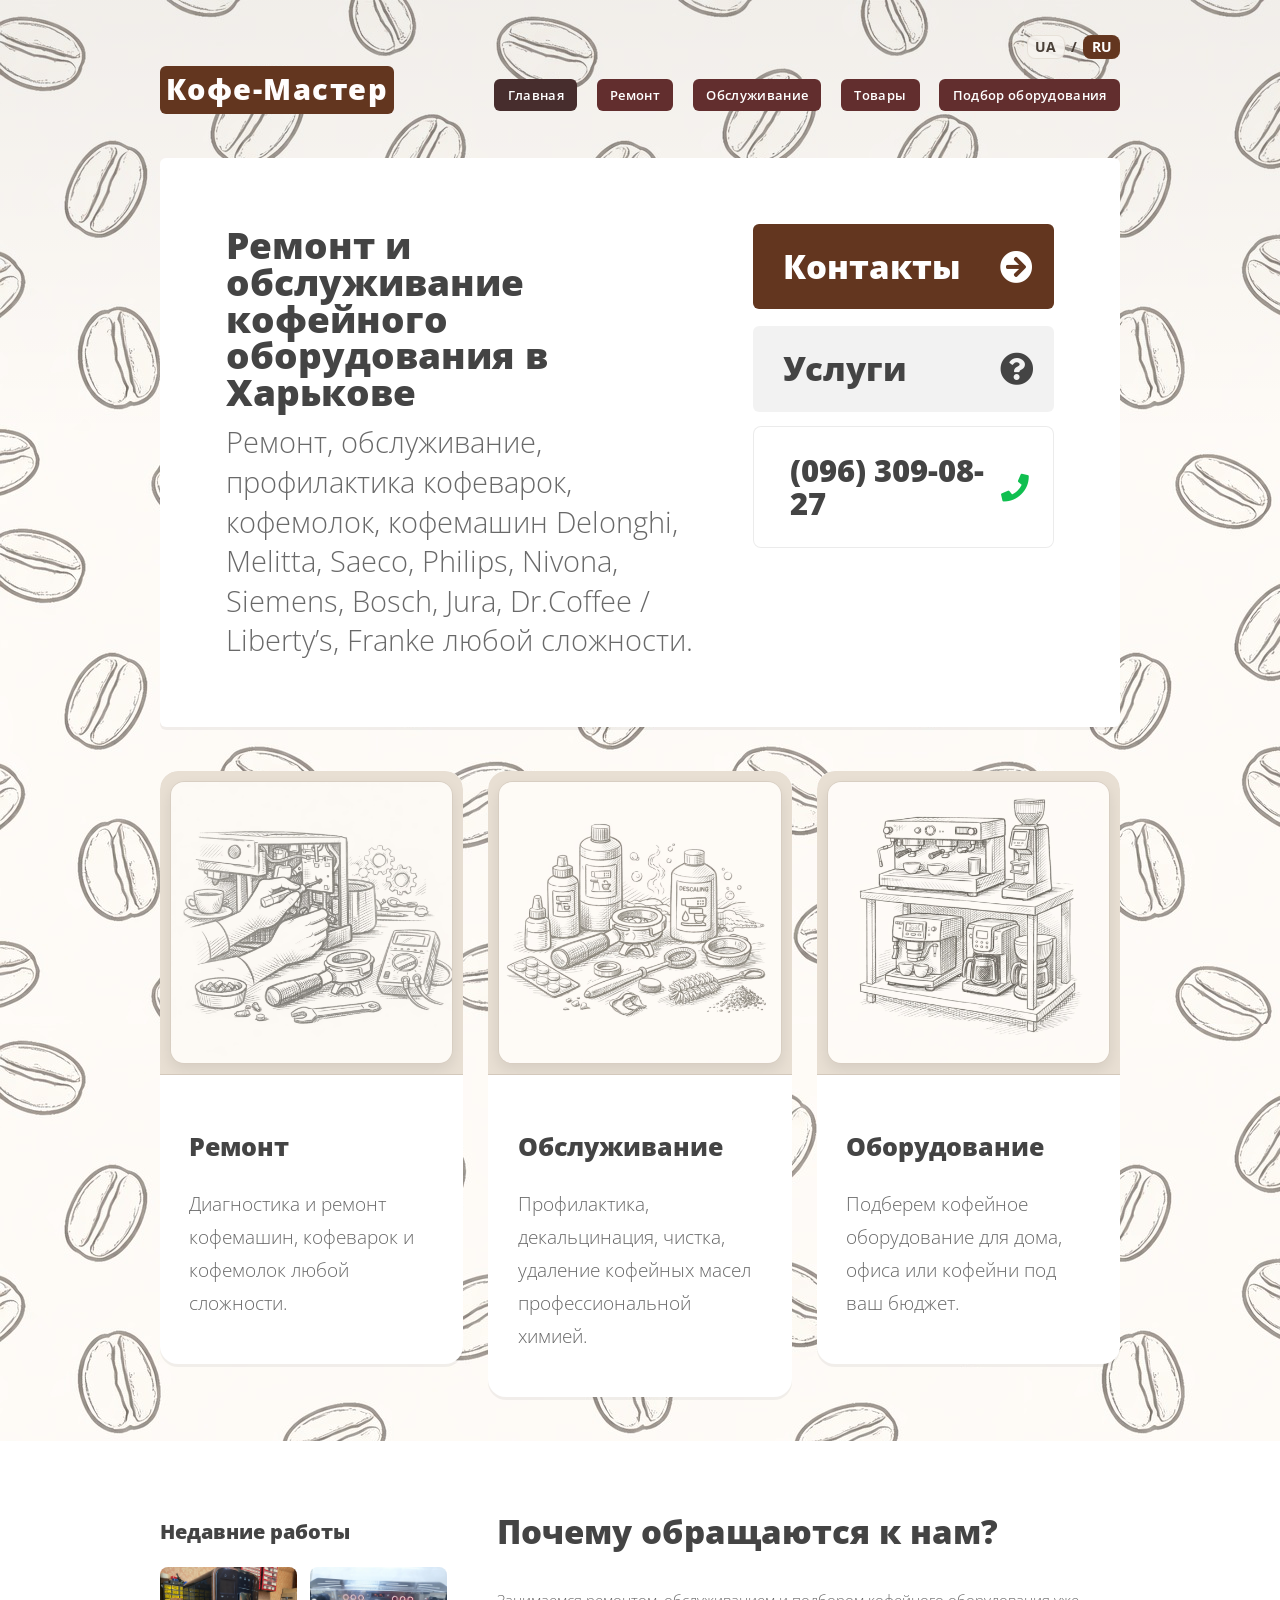
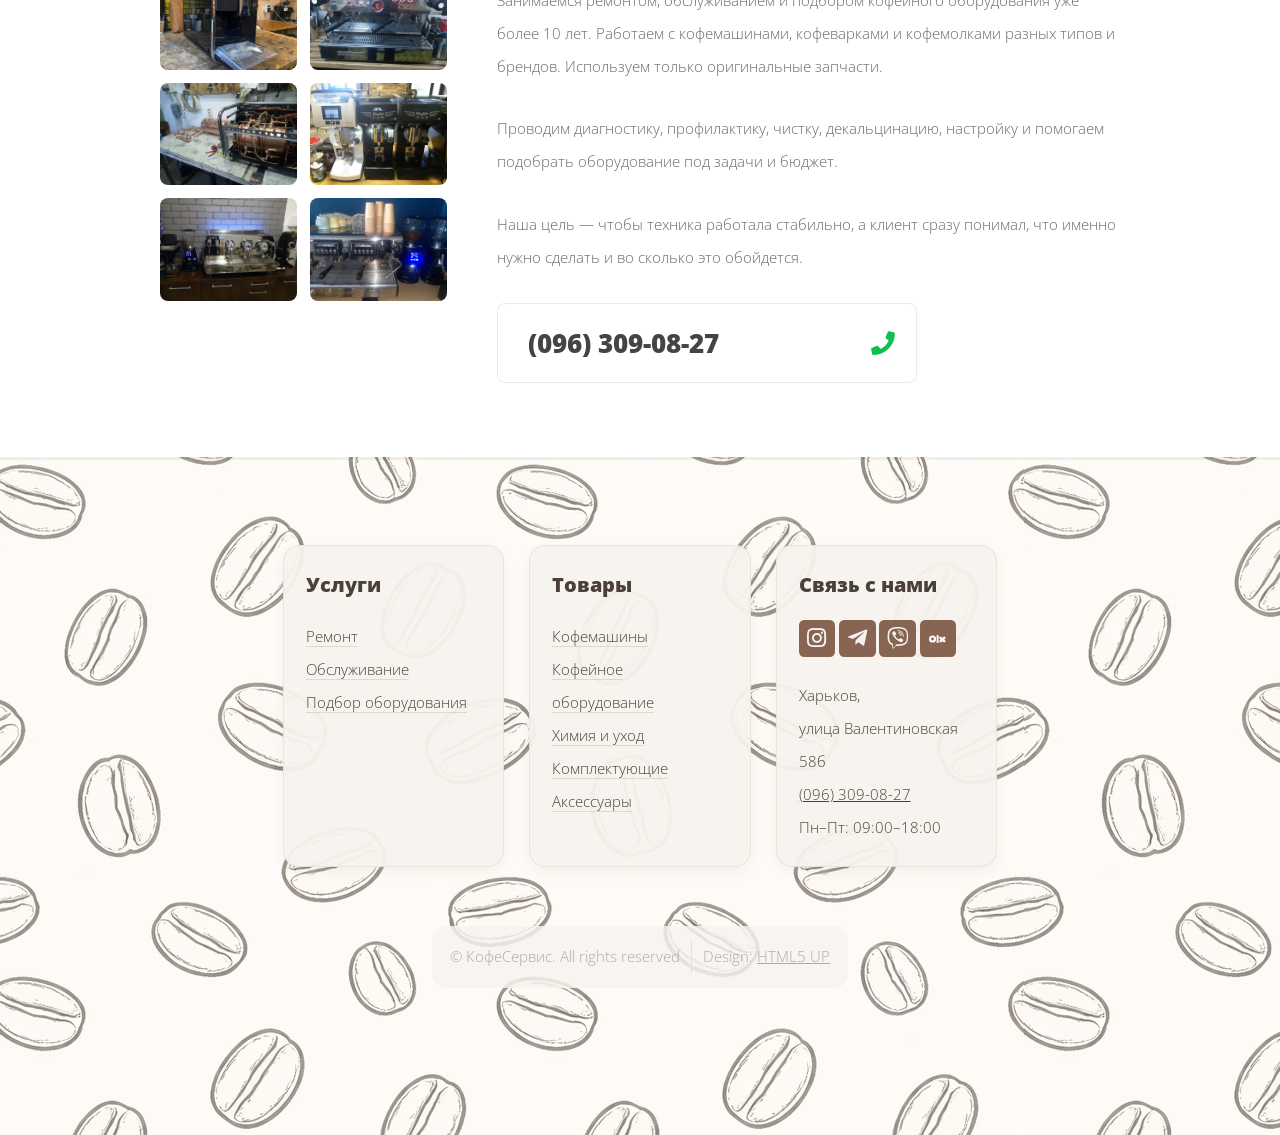
==== commit 80d7bfe9: "Update index.html" ====
--- a/ru/index.html
+++ b/ru/index.html
@@ -287,7 +287,8 @@
 										</ul>
 										<p>Харьков,<br />
 										улица Валентиновская 58б<br />
-										(096) 309-08-27<br />
+										<a href="tel:+380963090827">
+												(096) 309-08-27<br /></a>
 										Пн–Пт: 09:00–18:00</p>
 									</section>
 
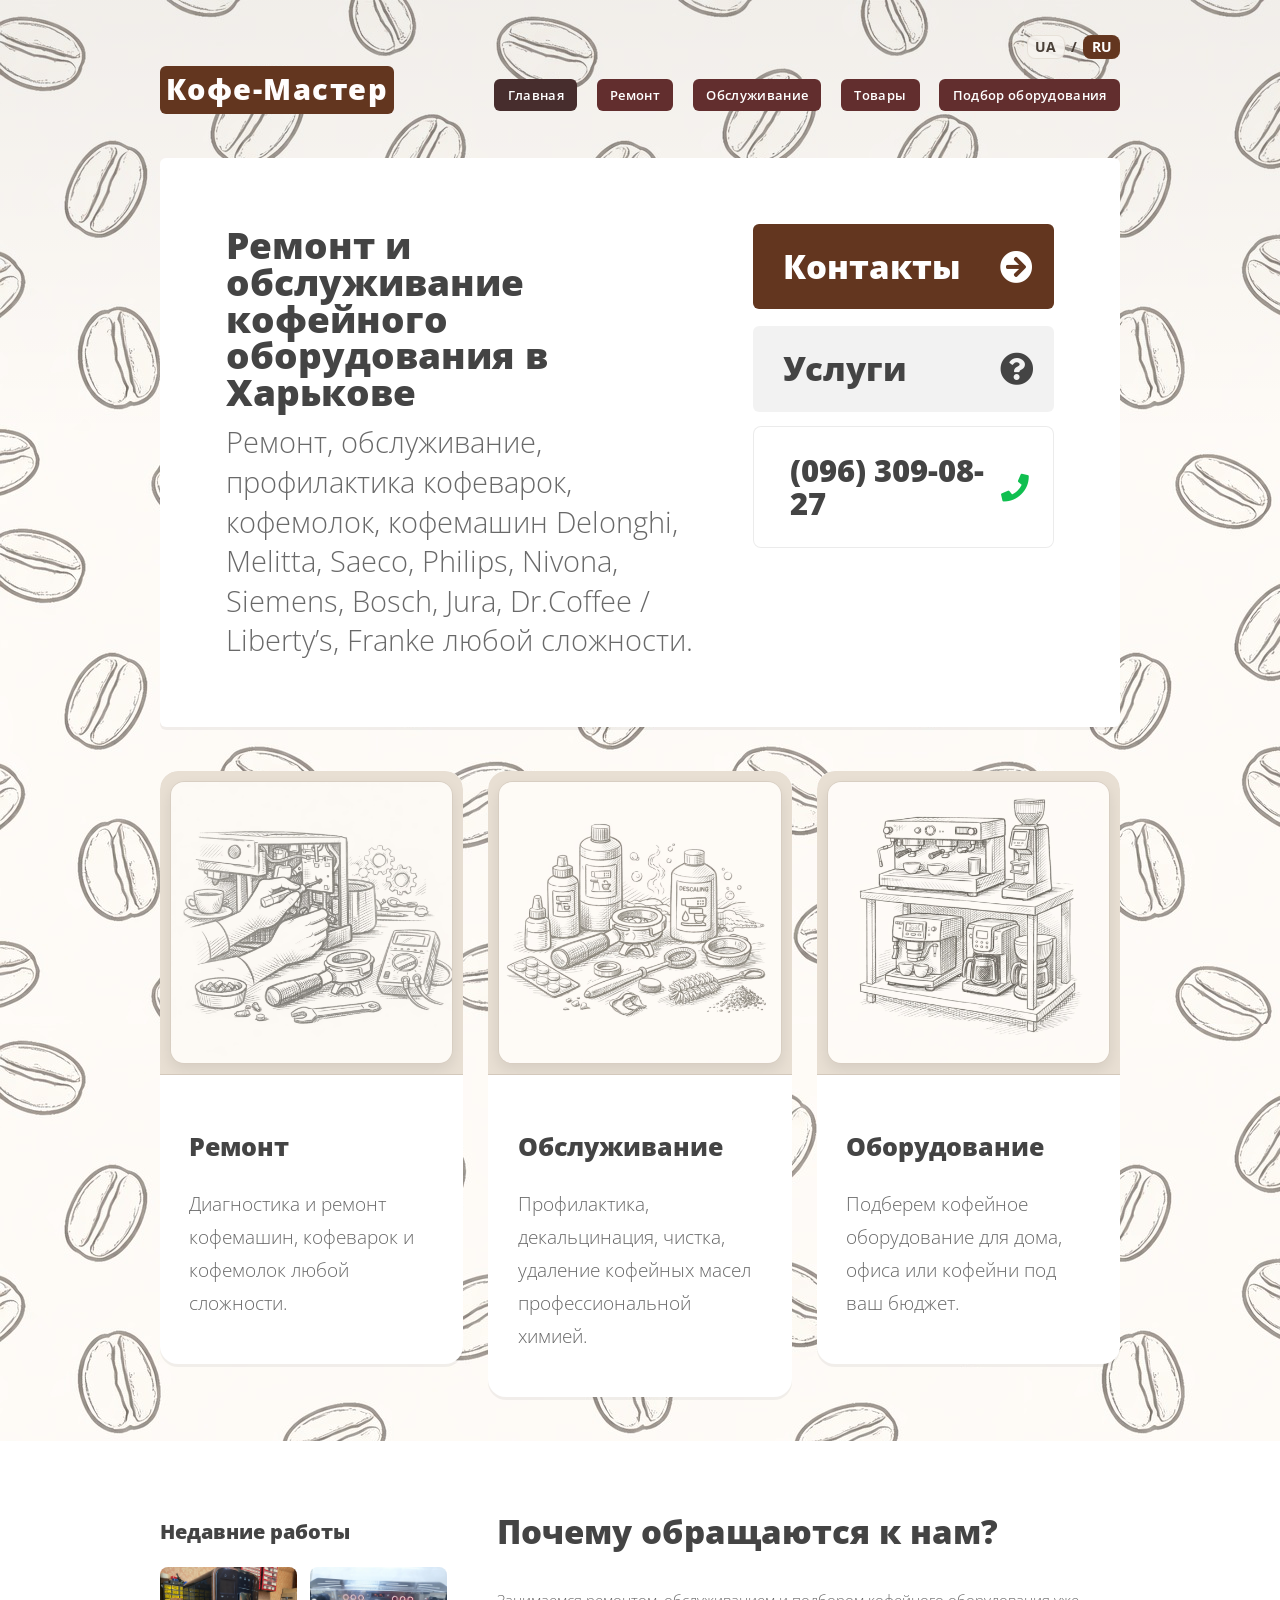
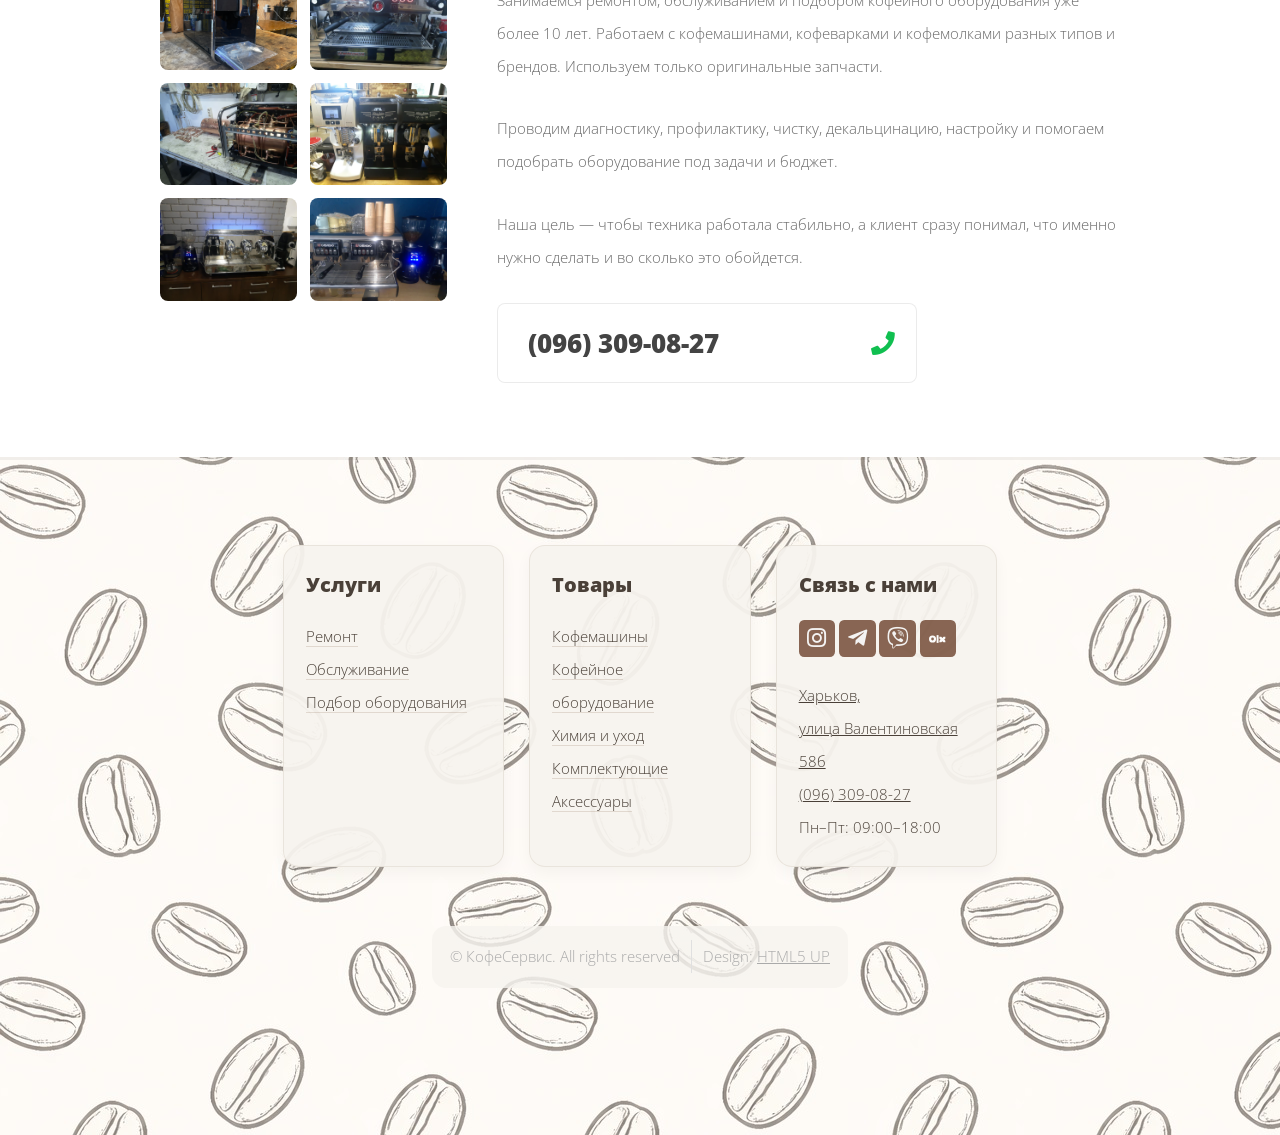
==== commit a79ba2c4: "Update index.html" ====
--- a/ru/index.html
+++ b/ru/index.html
@@ -24,6 +24,11 @@
 		</script>
 		<!-- Google tag (gtag.js) -->
 <script async src="https://www.googletagmanager.com/gtag/js?id=AW-18160558927"></script>
+		<script>(function(w,d,s,l,i){w[l]=w[l]||[];w[l].push({'gtm.start':
+new Date().getTime(),event:'gtm.js'});var f=d.getElementsByTagName(s)[0],
+j=d.createElement(s),dl=l!='dataLayer'?'&l='+l:'';j.async=true;j.src=
+'https://www.googletagmanager.com/gtm.js?id='+i+dl;f.parentNode.insertBefore(j,f);
+})(window,document,'script','dataLayer','GTM-PZ9SXCJ6');</script>
 <script>
   window.dataLayer = window.dataLayer || [];
   function gtag(){dataLayer.push(arguments);}
@@ -34,6 +39,8 @@
 
 	</head>
 	<body class="is-preload homepage">
+		<noscript><iframe src="https://www.googletagmanager.com/ns.html?id=GTM-PZ9SXCJ6"
+height="0" width="0" style="display:none;visibility:hidden"></iframe></noscript>
 		<div class="product-lightbox" id="product-lightbox" aria-hidden="true">
 	<button type="button" class="product-lightbox-close" aria-label="Закрыть галерею">&times;</button>
 
@@ -285,8 +292,8 @@
 												</a>
 											</li>
 										</ul>
-										<p>Харьков,<br />
-										улица Валентиновская 58б<br />
+										<a href="https://www.google.com/maps/place/Кава-Майстер/@50.0046409,36.3596223,213m/data=!3m1!1e3!4m6!3m5!1s0x4127094e48e1f429:0xbd41f64137498321!8m2!3d50.0046822!4d36.3596857!16s%2Fg%2F11njp7r_zl?entry=ttu&g_ep=EgoyMDI2MDgxNy4wIKXMDSoASAFQAw%3D%3D"><p>Харьков,<br />
+										улица Валентиновская 58б<br /></a>
 										<a href="tel:+380963090827">
 												(096) 309-08-27<br /></a>
 										Пн–Пт: 09:00–18:00</p>
